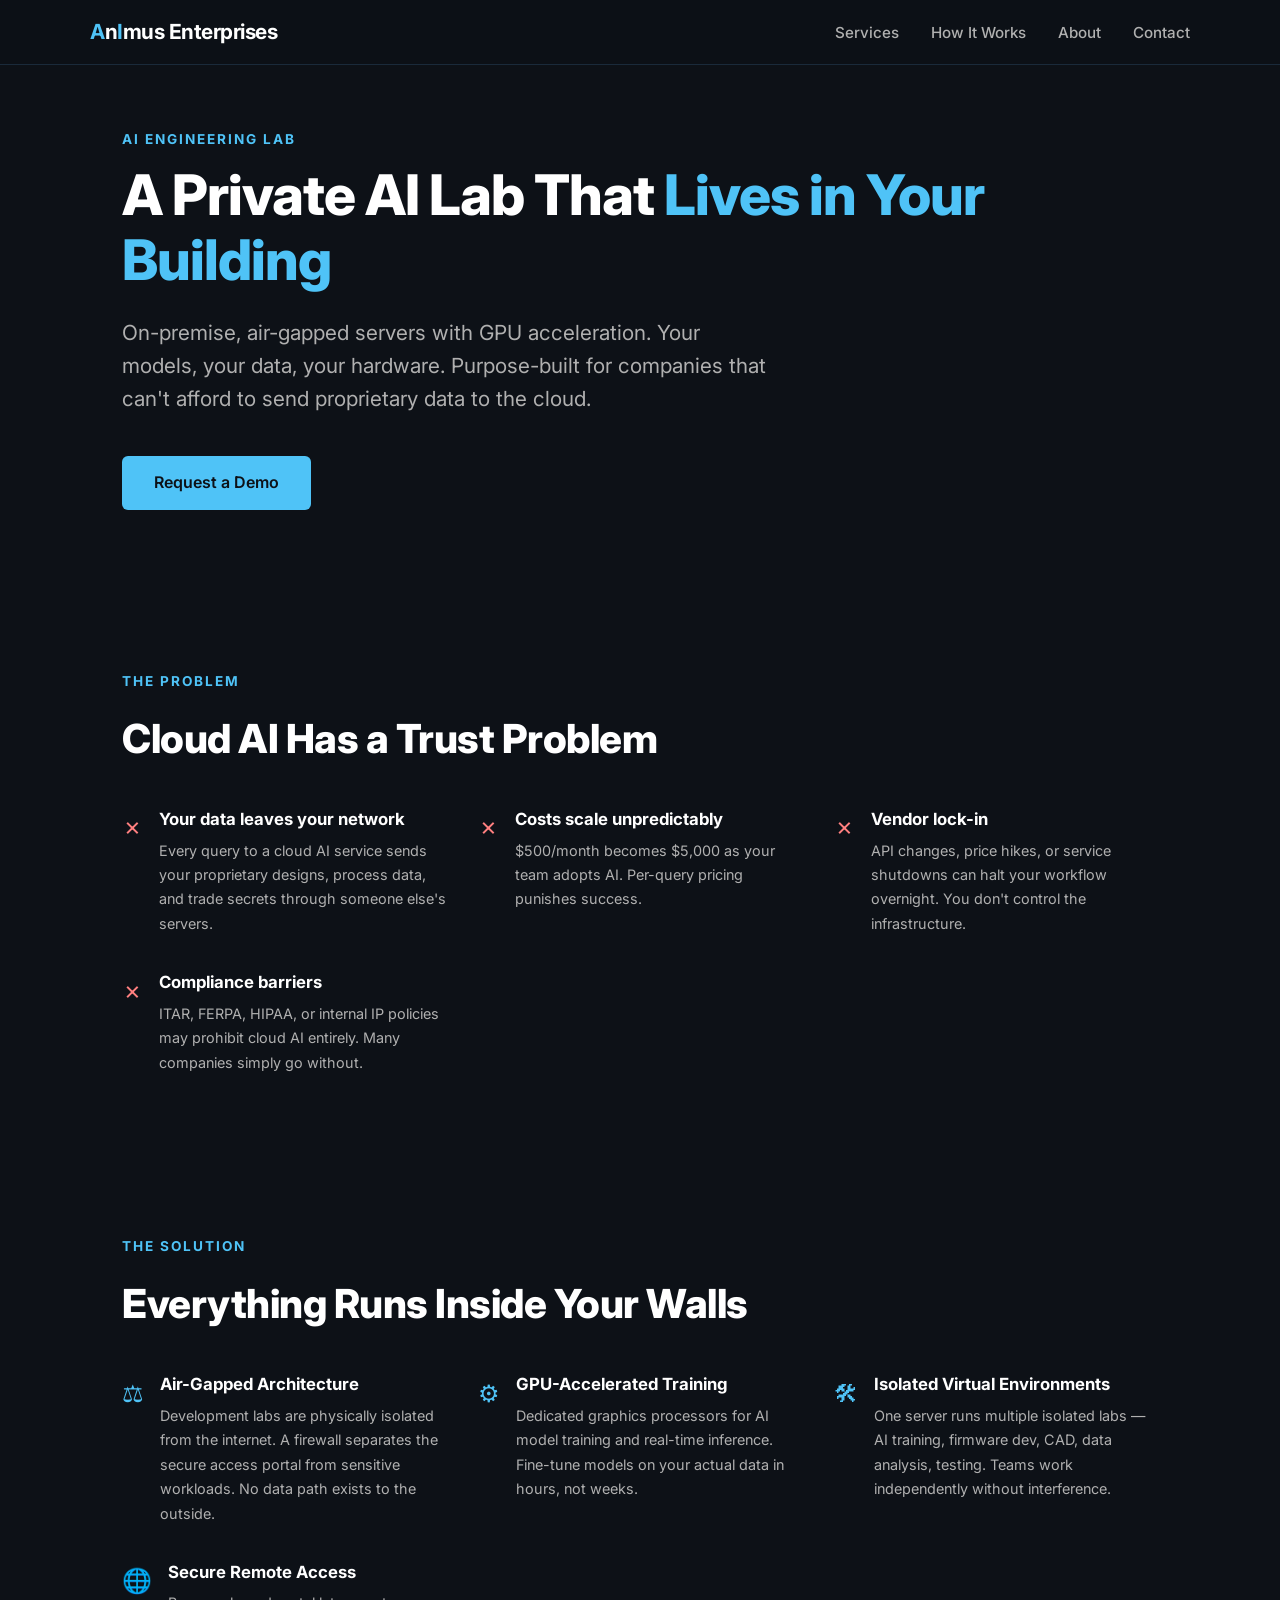
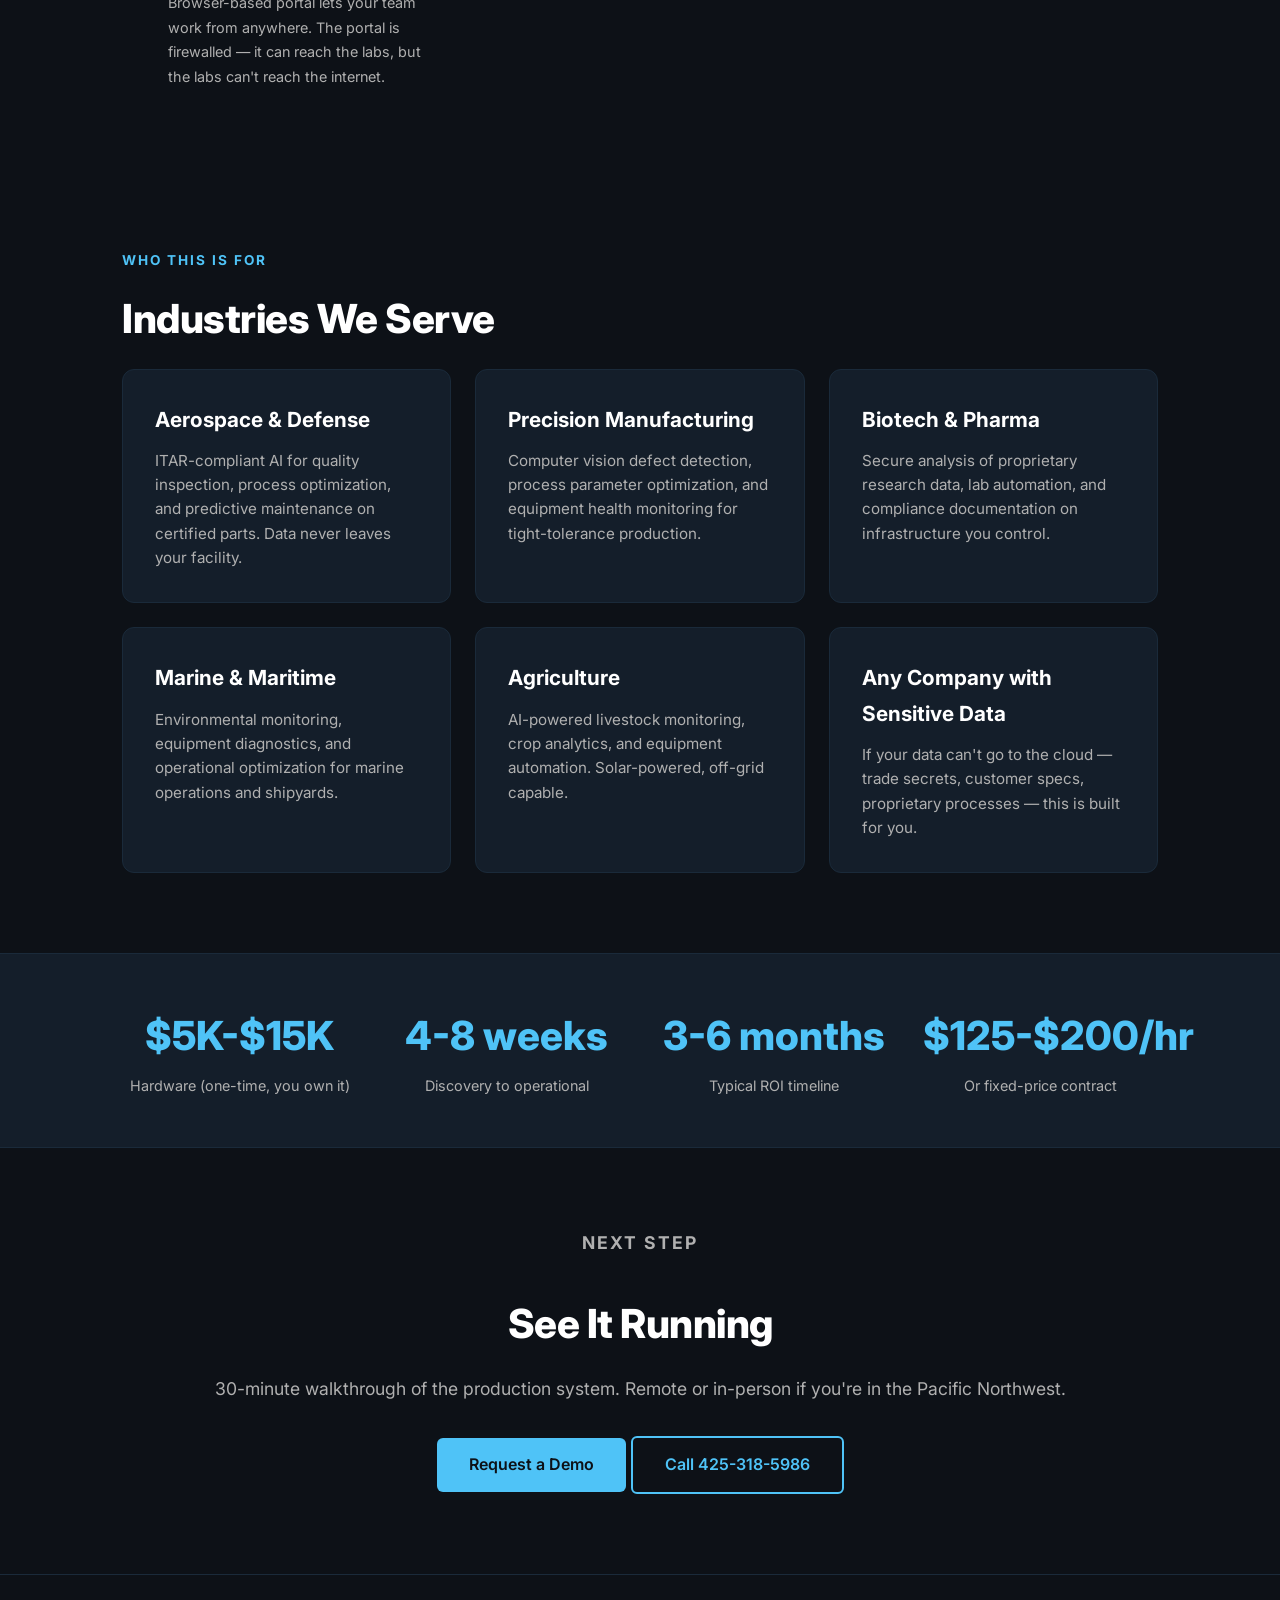
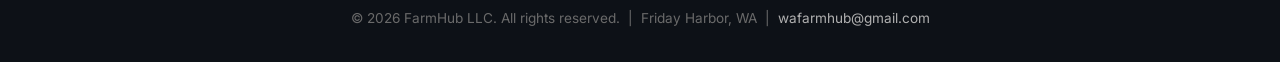
==== ai-lab.html @ ebb4f9ad "Rebrand to AnImus Enterprises — A and I emphasized in cyan Co-Authored-By: Claude Opus 4.6 (1M conte" ====
<!DOCTYPE html>
<html lang="en">
<head>
  <meta charset="UTF-8">
  <meta name="viewport" content="width=device-width, initial-scale=1.0">
  <title>AI Engineering Lab — On-Premise AI Infrastructure | AnImus Enterprises</title>
  <meta name="description" content="Air-gapped, GPU-accelerated AI servers for manufacturing, defense, biotech, and R&D. Your data never leaves your building.">
  <link href="https://fonts.googleapis.com/css2?family=Inter:wght@400;500;600;700;800&display=swap" rel="stylesheet">
  <link rel="stylesheet" href="style.css">
</head>
<body>

<nav>
  <div class="nav-inner">
    <a href="/" class="logo"><span>A</span>n<span>I</span>mus Enterprises</a>
    <button class="nav-toggle" onclick="document.querySelector('nav ul').classList.toggle('open')">&#9776;</button>
    <ul>
      <li><a href="/#services">Services</a></li>
      <li><a href="/#how-it-works">How It Works</a></li>
      <li><a href="/#about">About</a></li>
      <li><a href="/#contact">Contact</a></li>
    </ul>
  </div>
</nav>

<div class="hero" style="min-height: 60vh;">
  <p class="section-label">AI Engineering Lab</p>
  <h1>A Private AI Lab That <span class="highlight">Lives in Your Building</span></h1>
  <p class="subtitle">On-premise, air-gapped servers with GPU acceleration. Your models, your data, your hardware. Purpose-built for companies that can't afford to send proprietary data to the cloud.</p>
  <div class="cta-row">
    <a href="mailto:wafarmhub@gmail.com?subject=AI%20Lab%20Inquiry" class="btn btn-primary">Request a Demo</a>
  </div>
</div>

<section>
  <p class="section-label">The Problem</p>
  <h2>Cloud AI Has a Trust Problem</h2>
  <div class="features-list">
    <div class="feature">
      <div class="icon" style="color: var(--red-soft);">&#10007;</div>
      <div>
        <h4>Your data leaves your network</h4>
        <p>Every query to a cloud AI service sends your proprietary designs, process data, and trade secrets through someone else's servers.</p>
      </div>
    </div>
    <div class="feature">
      <div class="icon" style="color: var(--red-soft);">&#10007;</div>
      <div>
        <h4>Costs scale unpredictably</h4>
        <p>$500/month becomes $5,000 as your team adopts AI. Per-query pricing punishes success.</p>
      </div>
    </div>
    <div class="feature">
      <div class="icon" style="color: var(--red-soft);">&#10007;</div>
      <div>
        <h4>Vendor lock-in</h4>
        <p>API changes, price hikes, or service shutdowns can halt your workflow overnight. You don't control the infrastructure.</p>
      </div>
    </div>
    <div class="feature">
      <div class="icon" style="color: var(--red-soft);">&#10007;</div>
      <div>
        <h4>Compliance barriers</h4>
        <p>ITAR, FERPA, HIPAA, or internal IP policies may prohibit cloud AI entirely. Many companies simply go without.</p>
      </div>
    </div>
  </div>
</section>

<section>
  <p class="section-label">The Solution</p>
  <h2>Everything Runs Inside Your Walls</h2>
  <div class="features-list">
    <div class="feature">
      <div class="icon" style="color: var(--cyan);">&#9878;</div>
      <div>
        <h4>Air-Gapped Architecture</h4>
        <p>Development labs are physically isolated from the internet. A firewall separates the secure access portal from sensitive workloads. No data path exists to the outside.</p>
      </div>
    </div>
    <div class="feature">
      <div class="icon" style="color: var(--cyan);">&#9881;</div>
      <div>
        <h4>GPU-Accelerated Training</h4>
        <p>Dedicated graphics processors for AI model training and real-time inference. Fine-tune models on your actual data in hours, not weeks.</p>
      </div>
    </div>
    <div class="feature">
      <div class="icon" style="color: var(--cyan);">&#128736;</div>
      <div>
        <h4>Isolated Virtual Environments</h4>
        <p>One server runs multiple isolated labs — AI training, firmware dev, CAD, data analysis, testing. Teams work independently without interference.</p>
      </div>
    </div>
    <div class="feature">
      <div class="icon" style="color: var(--cyan);">&#127760;</div>
      <div>
        <h4>Secure Remote Access</h4>
        <p>Browser-based portal lets your team work from anywhere. The portal is firewalled — it can reach the labs, but the labs can't reach the internet.</p>
      </div>
    </div>
  </div>
</section>

<section>
  <p class="section-label">Who This Is For</p>
  <h2>Industries We Serve</h2>
  <div class="services-grid">
    <div class="service-card">
      <h3>Aerospace &amp; Defense</h3>
      <p>ITAR-compliant AI for quality inspection, process optimization, and predictive maintenance on certified parts. Data never leaves your facility.</p>
    </div>
    <div class="service-card">
      <h3>Precision Manufacturing</h3>
      <p>Computer vision defect detection, process parameter optimization, and equipment health monitoring for tight-tolerance production.</p>
    </div>
    <div class="service-card">
      <h3>Biotech &amp; Pharma</h3>
      <p>Secure analysis of proprietary research data, lab automation, and compliance documentation on infrastructure you control.</p>
    </div>
    <div class="service-card">
      <h3>Marine &amp; Maritime</h3>
      <p>Environmental monitoring, equipment diagnostics, and operational optimization for marine operations and shipyards.</p>
    </div>
    <div class="service-card">
      <h3>Agriculture</h3>
      <p>AI-powered livestock monitoring, crop analytics, and equipment automation. Solar-powered, off-grid capable.</p>
    </div>
    <div class="service-card">
      <h3>Any Company with Sensitive Data</h3>
      <p>If your data can't go to the cloud — trade secrets, customer specs, proprietary processes — this is built for you.</p>
    </div>
  </div>
</section>

<div class="proof-bar">
  <div class="proof-inner">
    <div class="proof-stat">
      <div class="number">$5K-$15K</div>
      <div class="label">Hardware (one-time, you own it)</div>
    </div>
    <div class="proof-stat">
      <div class="number">4-8 weeks</div>
      <div class="label">Discovery to operational</div>
    </div>
    <div class="proof-stat">
      <div class="number">3-6 months</div>
      <div class="label">Typical ROI timeline</div>
    </div>
    <div class="proof-stat">
      <div class="number">$125-$200/hr</div>
      <div class="label">Or fixed-price contract</div>
    </div>
  </div>
</div>

<section class="cta-section">
  <p class="section-label">Next Step</p>
  <h2>See It Running</h2>
  <p>30-minute walkthrough of the production system. Remote or in-person if you're in the Pacific Northwest.</p>
  <div class="cta-row" style="justify-content: center;">
    <a href="mailto:wafarmhub@gmail.com?subject=AI%20Lab%20Demo%20Request" class="btn btn-primary">Request a Demo</a>
    <a href="tel:+14253185986" class="btn btn-outline">Call 425-318-5986</a>
  </div>
</section>

<footer>
  <p>&copy; 2026 FarmHub LLC. All rights reserved. &nbsp;|&nbsp; Friday Harbor, WA &nbsp;|&nbsp; <a href="mailto:wafarmhub@gmail.com">wafarmhub@gmail.com</a></p>
</footer>

</body>
</html>
---- style.css ----
/* AnImus Enterprises — Dark Navy/Cyan Theme */
:root {
  --navy: #0d1117;
  --navy-light: #141e2a;
  --navy-mid: #1a2a3a;
  --cyan: #4fc3f7;
  --cyan-dark: #0288d1;
  --white: #ffffff;
  --gray-light: #b0b0b0;
  --gray-dark: #6a6a6a;
  --red-soft: #ff8080;
  --font-main: 'Inter', -apple-system, BlinkMacSystemFont, 'Segoe UI', sans-serif;
  --font-mono: 'JetBrains Mono', 'Fira Code', monospace;
  --max-width: 1100px;
}

* { margin: 0; padding: 0; box-sizing: border-box; }

html { scroll-behavior: smooth; }

body {
  font-family: var(--font-main);
  background: var(--navy);
  color: var(--white);
  line-height: 1.7;
  font-size: 17px;
}

a { color: var(--cyan); text-decoration: none; transition: color 0.2s; }
a:hover { color: var(--white); }

/* === NAV === */
nav {
  position: fixed;
  top: 0;
  width: 100%;
  background: rgba(13, 17, 23, 0.95);
  backdrop-filter: blur(10px);
  border-bottom: 1px solid var(--navy-mid);
  z-index: 100;
  padding: 0 2rem;
}

nav .nav-inner {
  max-width: var(--max-width);
  margin: 0 auto;
  display: flex;
  justify-content: space-between;
  align-items: center;
  height: 64px;
}

nav .logo {
  font-size: 1.3rem;
  font-weight: 700;
  color: var(--white);
  letter-spacing: -0.5px;
}

nav .logo span { color: var(--cyan); }

nav ul {
  list-style: none;
  display: flex;
  gap: 2rem;
}

nav ul li a {
  color: var(--gray-light);
  font-size: 0.95rem;
  font-weight: 500;
  transition: color 0.2s;
}

nav ul li a:hover { color: var(--cyan); }

/* Mobile nav */
.nav-toggle { display: none; background: none; border: none; color: var(--white); font-size: 1.5rem; cursor: pointer; }

@media (max-width: 768px) {
  .nav-toggle { display: block; }
  nav ul { display: none; flex-direction: column; position: absolute; top: 64px; left: 0; width: 100%; background: var(--navy); padding: 1rem 2rem; border-bottom: 1px solid var(--navy-mid); }
  nav ul.open { display: flex; }
}

/* === SECTIONS === */
section {
  max-width: var(--max-width);
  margin: 0 auto;
  padding: 5rem 2rem;
}

/* === HERO === */
.hero {
  min-height: 90vh;
  display: flex;
  flex-direction: column;
  justify-content: center;
  max-width: var(--max-width);
  margin: 0 auto;
  padding: 8rem 2rem 5rem;
}

.hero h1 {
  font-size: 3.5rem;
  font-weight: 800;
  line-height: 1.15;
  margin-bottom: 1.5rem;
  letter-spacing: -1px;
}

.hero h1 .highlight { color: var(--cyan); }

.hero .subtitle {
  font-size: 1.3rem;
  color: var(--gray-light);
  max-width: 650px;
  margin-bottom: 2.5rem;
  line-height: 1.6;
}

.hero .cta-row { display: flex; gap: 1rem; flex-wrap: wrap; }

.btn {
  display: inline-block;
  padding: 0.85rem 2rem;
  border-radius: 6px;
  font-weight: 600;
  font-size: 1rem;
  transition: all 0.2s;
  cursor: pointer;
  border: none;
}

.btn-primary { background: var(--cyan); color: var(--navy); }
.btn-primary:hover { background: var(--white); color: var(--navy); }

.btn-outline { background: transparent; color: var(--cyan); border: 2px solid var(--cyan); }
.btn-outline:hover { background: var(--cyan); color: var(--navy); }

/* === SECTION HEADERS === */
.section-label {
  color: var(--cyan);
  font-size: 0.85rem;
  font-weight: 700;
  text-transform: uppercase;
  letter-spacing: 2px;
  margin-bottom: 0.75rem;
}

h2 {
  font-size: 2.5rem;
  font-weight: 800;
  margin-bottom: 1rem;
  letter-spacing: -0.5px;
}

.section-desc {
  color: var(--gray-light);
  font-size: 1.1rem;
  max-width: 600px;
  margin-bottom: 3rem;
}

/* === SERVICES GRID === */
.services-grid {
  display: grid;
  grid-template-columns: repeat(auto-fit, minmax(300px, 1fr));
  gap: 1.5rem;
}

.service-card {
  background: var(--navy-light);
  border: 1px solid var(--navy-mid);
  border-radius: 12px;
  padding: 2rem;
  transition: border-color 0.2s, transform 0.2s;
}

.service-card:hover {
  border-color: var(--cyan);
  transform: translateY(-2px);
}

.service-card .icon {
  font-size: 2rem;
  margin-bottom: 1rem;
}

.service-card h3 {
  font-size: 1.3rem;
  margin-bottom: 0.75rem;
  color: var(--white);
}

.service-card p {
  color: var(--gray-light);
  font-size: 0.95rem;
  line-height: 1.6;
}

.service-card .learn-more {
  display: inline-block;
  margin-top: 1rem;
  color: var(--cyan);
  font-weight: 600;
  font-size: 0.9rem;
}

/* === FEATURES LIST === */
.features-list {
  display: grid;
  grid-template-columns: repeat(auto-fit, minmax(280px, 1fr));
  gap: 2rem;
  margin-top: 2rem;
}

.feature {
  display: flex;
  gap: 1rem;
  align-items: flex-start;
}

.feature .icon {
  font-size: 1.5rem;
  flex-shrink: 0;
  margin-top: 0.2rem;
}

.feature h4 {
  font-size: 1.05rem;
  margin-bottom: 0.3rem;
}

.feature p {
  color: var(--gray-light);
  font-size: 0.9rem;
}

/* === PROOF BAR === */
.proof-bar {
  background: var(--navy-light);
  border-top: 1px solid var(--navy-mid);
  border-bottom: 1px solid var(--navy-mid);
}

.proof-bar .proof-inner {
  max-width: var(--max-width);
  margin: 0 auto;
  padding: 3rem 2rem;
  display: grid;
  grid-template-columns: repeat(auto-fit, minmax(200px, 1fr));
  gap: 2rem;
  text-align: center;
}

.proof-stat .number {
  font-size: 2.5rem;
  font-weight: 800;
  color: var(--cyan);
}

.proof-stat .label {
  color: var(--gray-light);
  font-size: 0.9rem;
  margin-top: 0.25rem;
}

/* === ABOUT === */
.about-grid {
  display: grid;
  grid-template-columns: 1fr 1fr;
  gap: 3rem;
  align-items: start;
}

@media (max-width: 768px) {
  .about-grid { grid-template-columns: 1fr; }
}

.about-grid .credentials { list-style: none; }
.about-grid .credentials li {
  padding: 0.5rem 0;
  border-bottom: 1px solid var(--navy-mid);
  color: var(--gray-light);
}
.about-grid .credentials li strong { color: var(--white); }

/* === CTA SECTION === */
.cta-section {
  text-align: center;
  padding: 5rem 2rem;
}

.cta-section h2 { margin-bottom: 1rem; }
.cta-section p { color: var(--gray-light); margin-bottom: 2rem; font-size: 1.1rem; }

/* === FOOTER === */
footer {
  border-top: 1px solid var(--navy-mid);
  padding: 2rem;
  text-align: center;
  color: var(--gray-dark);
  font-size: 0.85rem;
}

footer a { color: var(--gray-light); }

/* === RESPONSIVE === */
@media (max-width: 768px) {
  .hero h1 { font-size: 2.2rem; }
  h2 { font-size: 1.8rem; }
  .hero { min-height: 70vh; padding-top: 6rem; }
  section { padding: 3rem 1.5rem; }
}
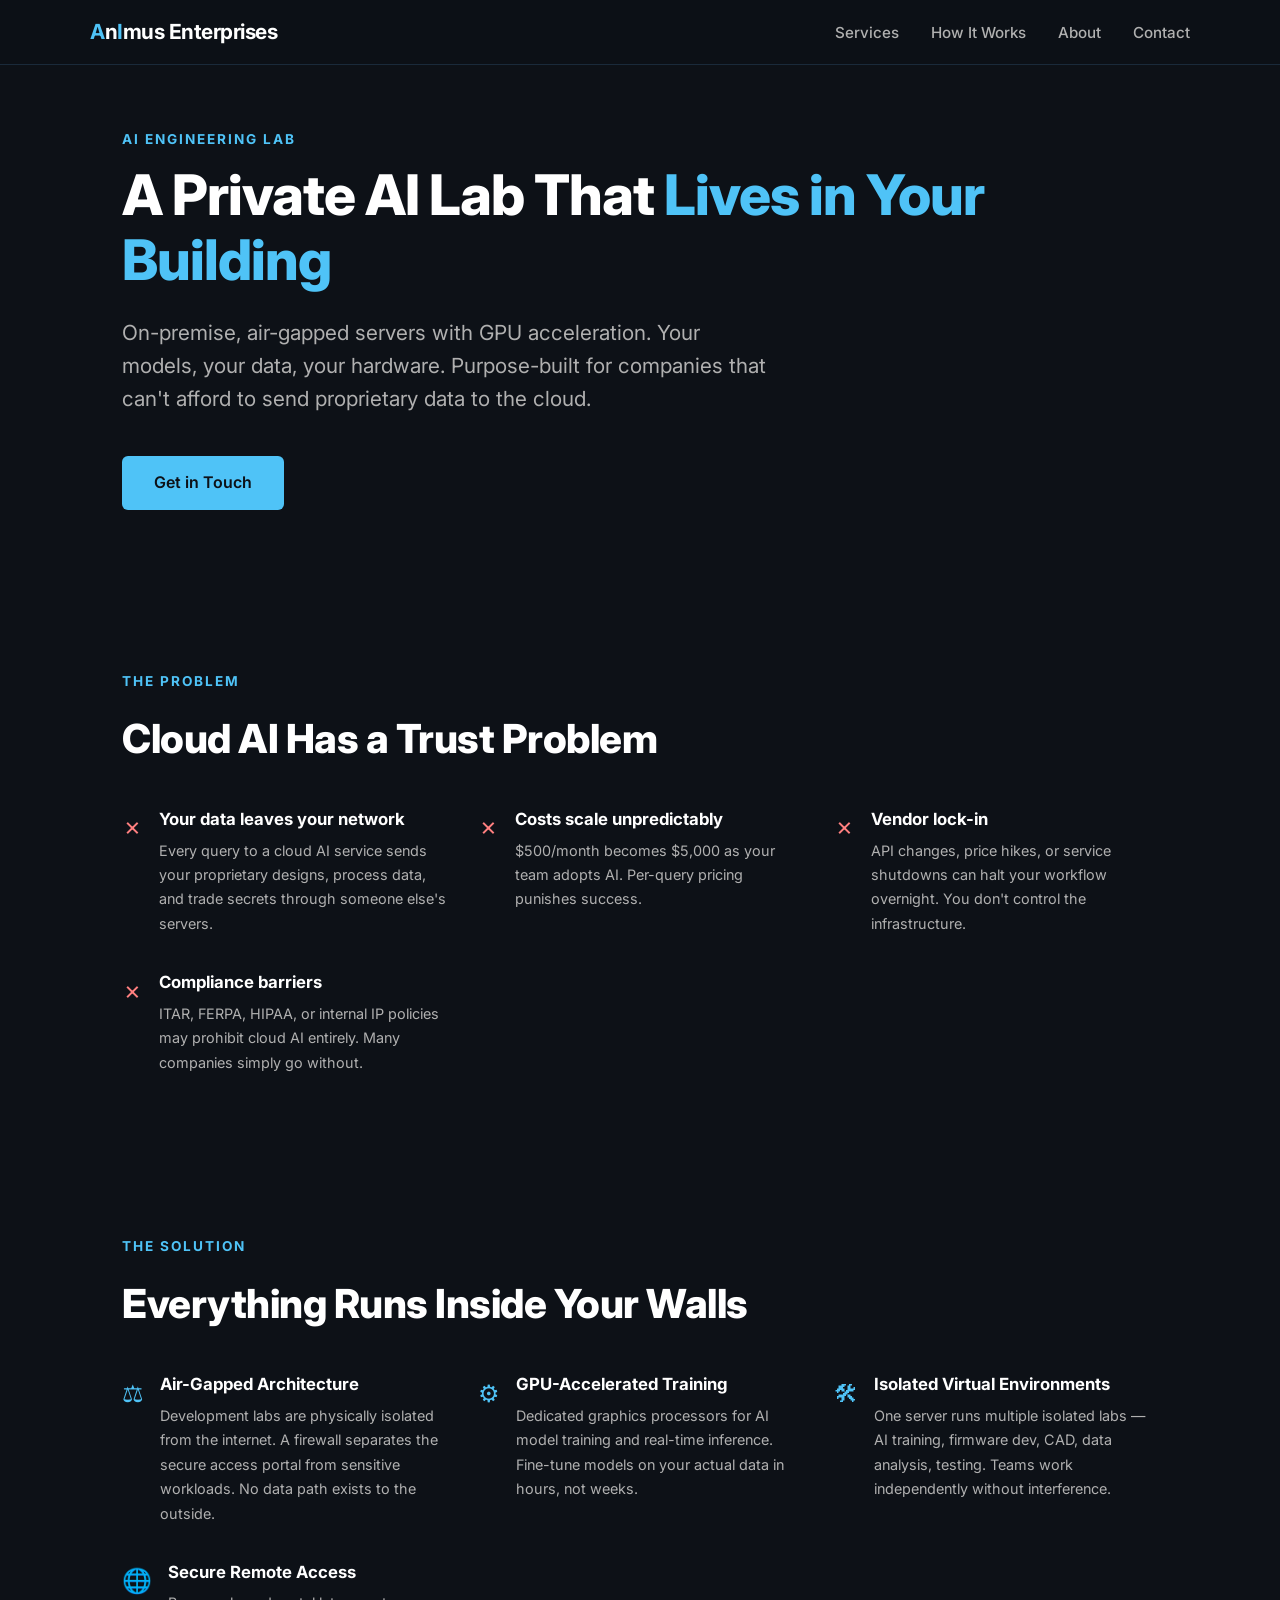
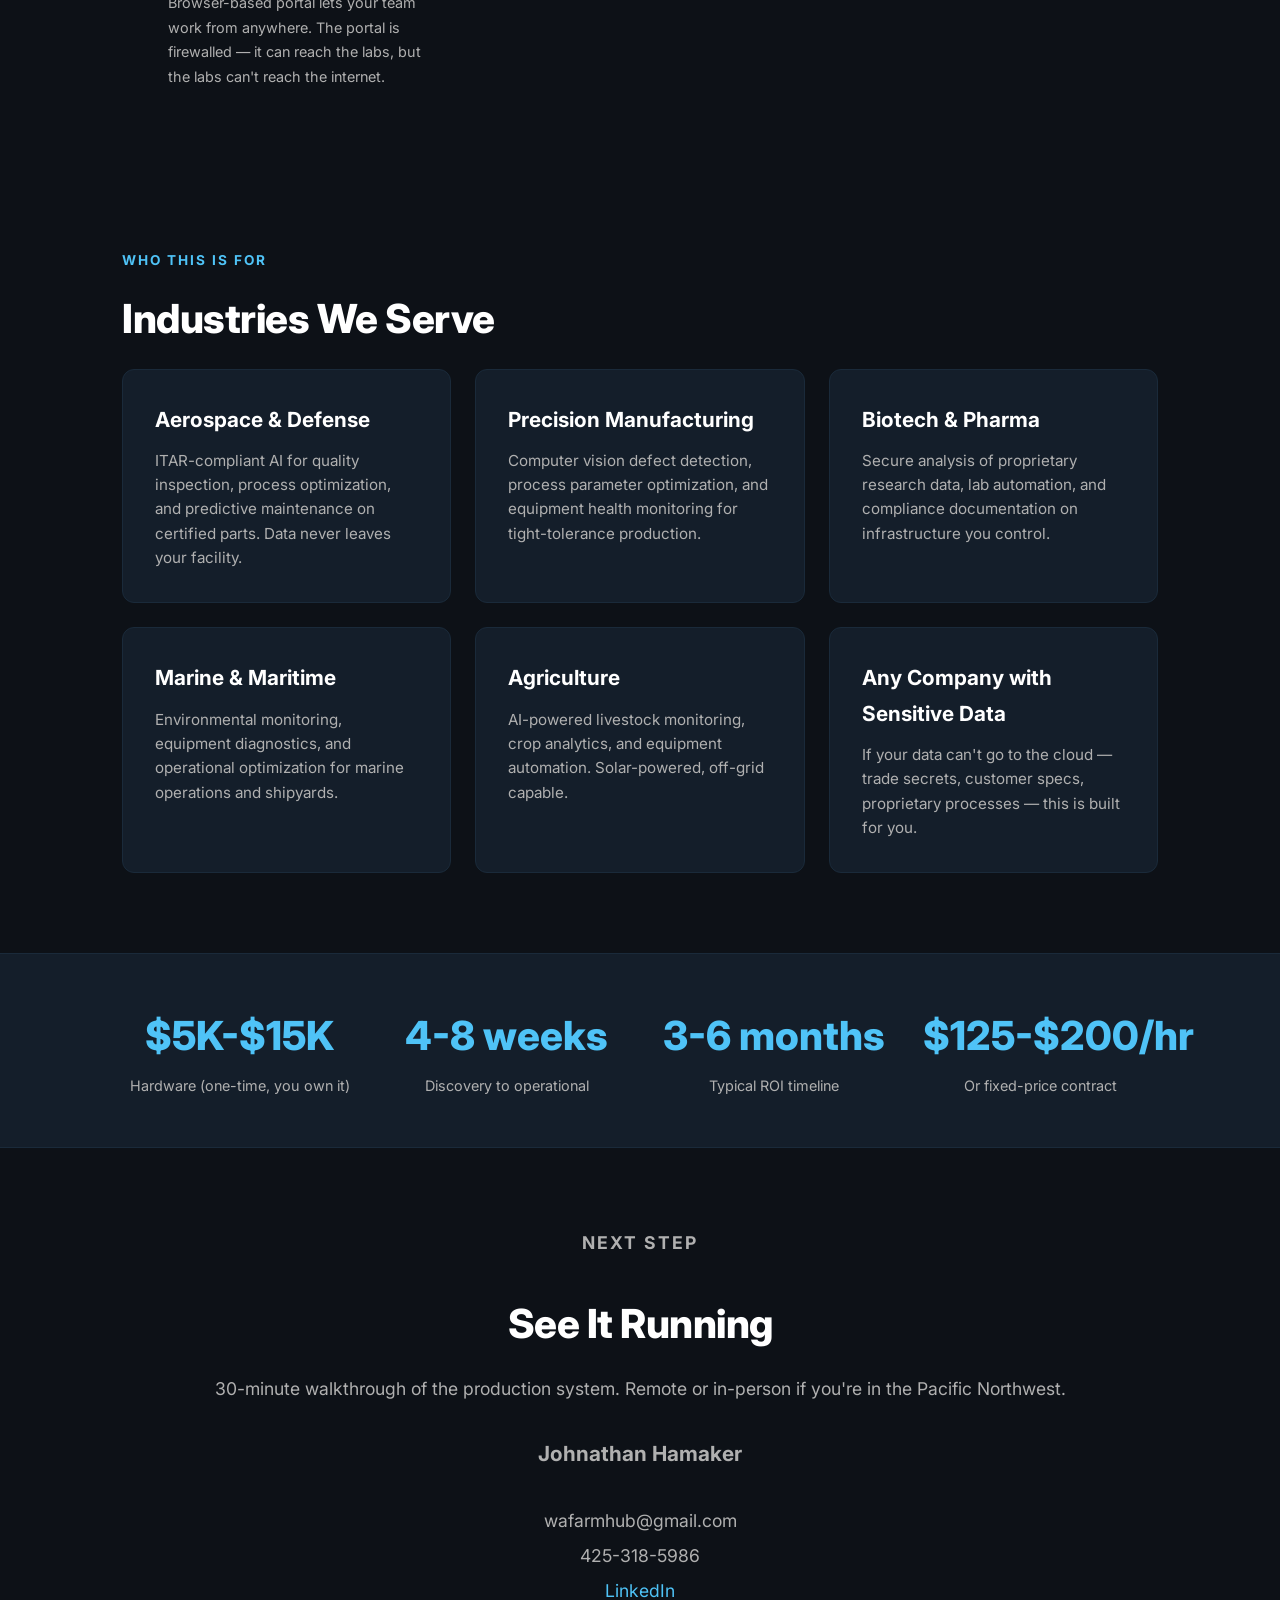
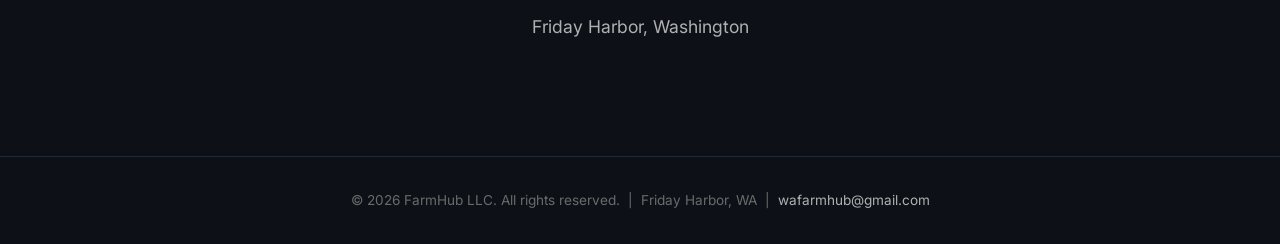
==== commit c7fb0929: "Replace mailto/tel buttons with plain contact info on all pages Visitors choose their own way to rea" ====
--- a/ai-lab.html
+++ b/ai-lab.html
@@ -12,13 +12,13 @@
 
 <nav>
   <div class="nav-inner">
-    <a href="/" class="logo"><span>A</span>n<span>I</span>mus Enterprises</a>
+    <a href="index.html" class="logo"><span>A</span>n<span>I</span>mus Enterprises</a>
     <button class="nav-toggle" onclick="document.querySelector('nav ul').classList.toggle('open')">&#9776;</button>
     <ul>
-      <li><a href="/#services">Services</a></li>
-      <li><a href="/#how-it-works">How It Works</a></li>
-      <li><a href="/#about">About</a></li>
-      <li><a href="/#contact">Contact</a></li>
+      <li><a href="index.html#services">Services</a></li>
+      <li><a href="index.html#how-it-works">How It Works</a></li>
+      <li><a href="index.html#about">About</a></li>
+      <li><a href="index.html#contact">Contact</a></li>
     </ul>
   </div>
 </nav>
@@ -28,7 +28,7 @@
   <h1>A Private AI Lab That <span class="highlight">Lives in Your Building</span></h1>
   <p class="subtitle">On-premise, air-gapped servers with GPU acceleration. Your models, your data, your hardware. Purpose-built for companies that can't afford to send proprietary data to the cloud.</p>
   <div class="cta-row">
-    <a href="mailto:wafarmhub@gmail.com?subject=AI%20Lab%20Inquiry" class="btn btn-primary">Request a Demo</a>
+    <a href="#contact" class="btn btn-primary">Get in Touch</a>
   </div>
 </div>
 
@@ -154,14 +154,17 @@
   </div>
 </div>
 
-<section class="cta-section">
+<section id="contact" class="cta-section">
   <p class="section-label">Next Step</p>
   <h2>See It Running</h2>
   <p>30-minute walkthrough of the production system. Remote or in-person if you're in the Pacific Northwest.</p>
-  <div class="cta-row" style="justify-content: center;">
-    <a href="mailto:wafarmhub@gmail.com?subject=AI%20Lab%20Demo%20Request" class="btn btn-primary">Request a Demo</a>
-    <a href="tel:+14253185986" class="btn btn-outline">Call 425-318-5986</a>
-  </div>
+  <p style="font-size: 1.3rem; margin-top: 1.5rem;"><strong>Johnathan Hamaker</strong></p>
+  <p style="font-size: 1.1rem; color: var(--gray-light); line-height: 2;">
+    wafarmhub@gmail.com<br>
+    425-318-5986<br>
+    <a href="https://www.linkedin.com/in/johnathan-hamaker-a85039198" target="_blank">LinkedIn</a><br>
+    Friday Harbor, Washington
+  </p>
 </section>
 
 <footer>
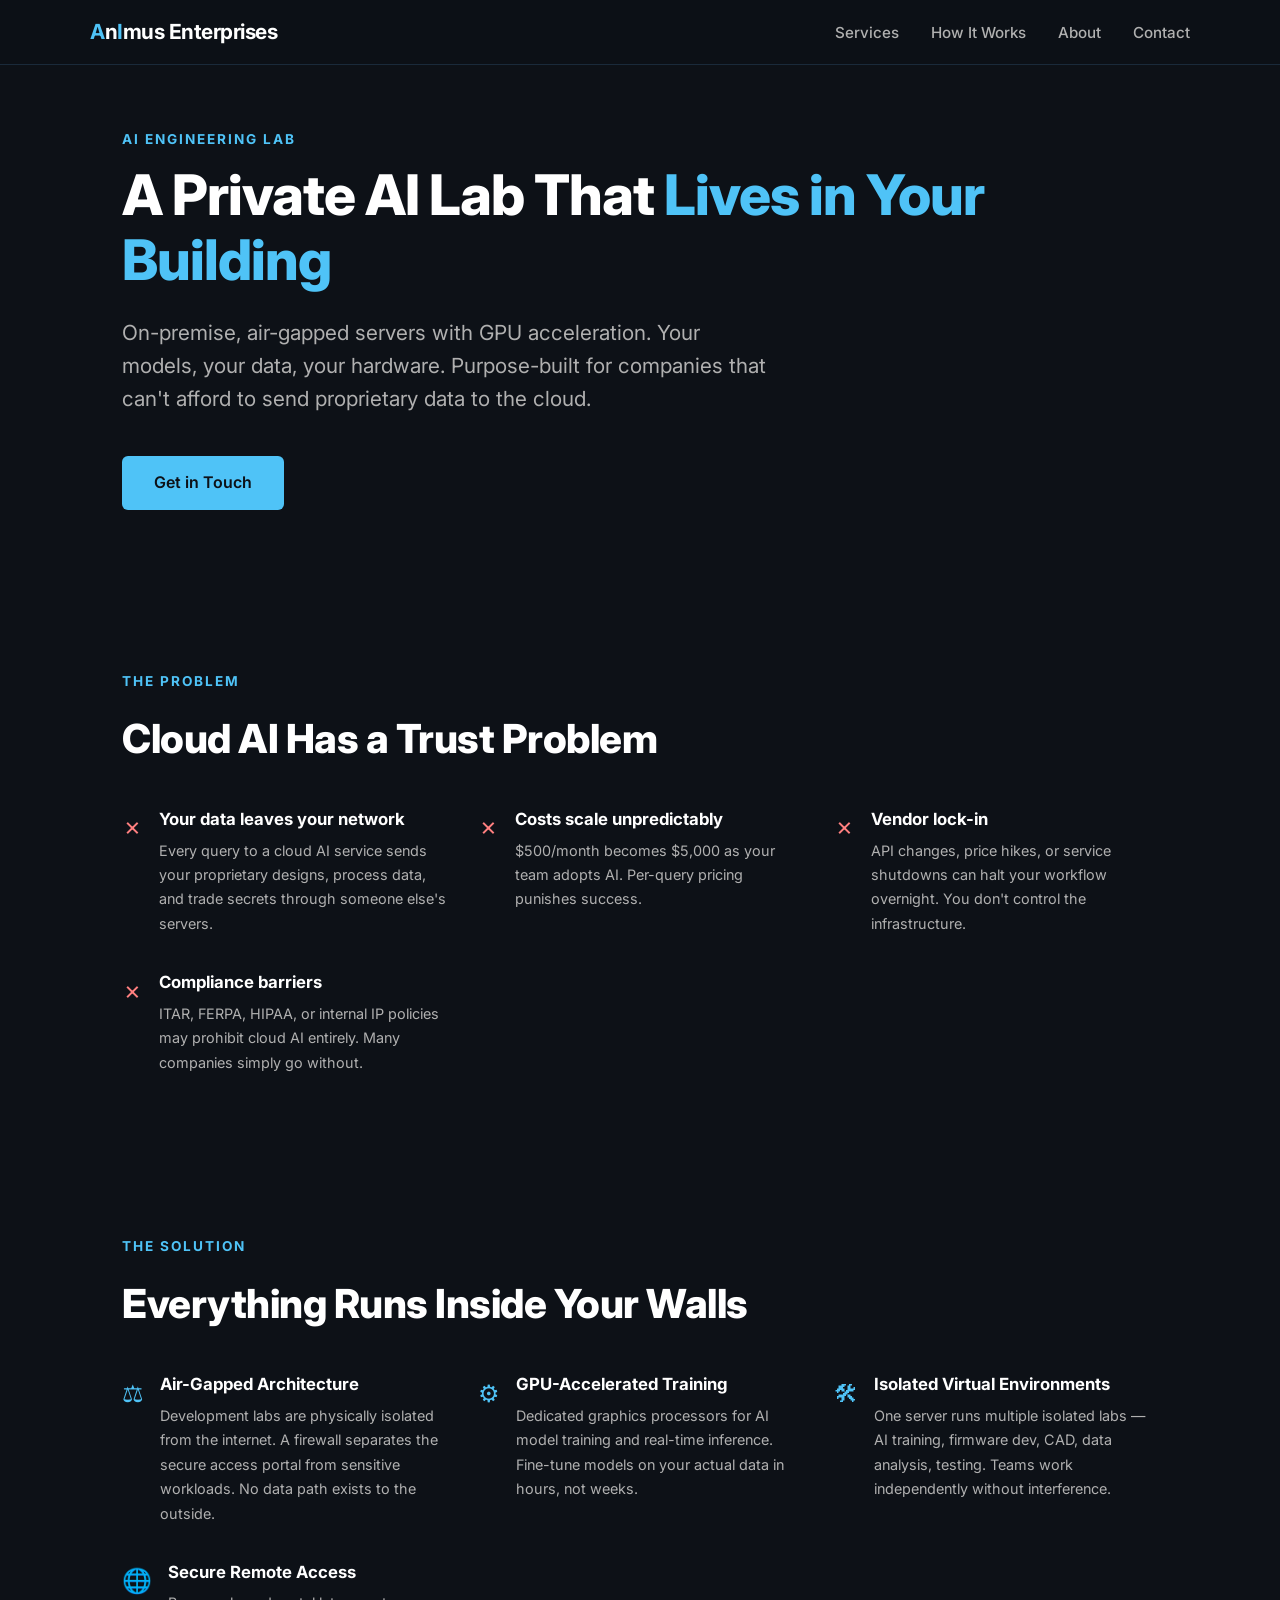
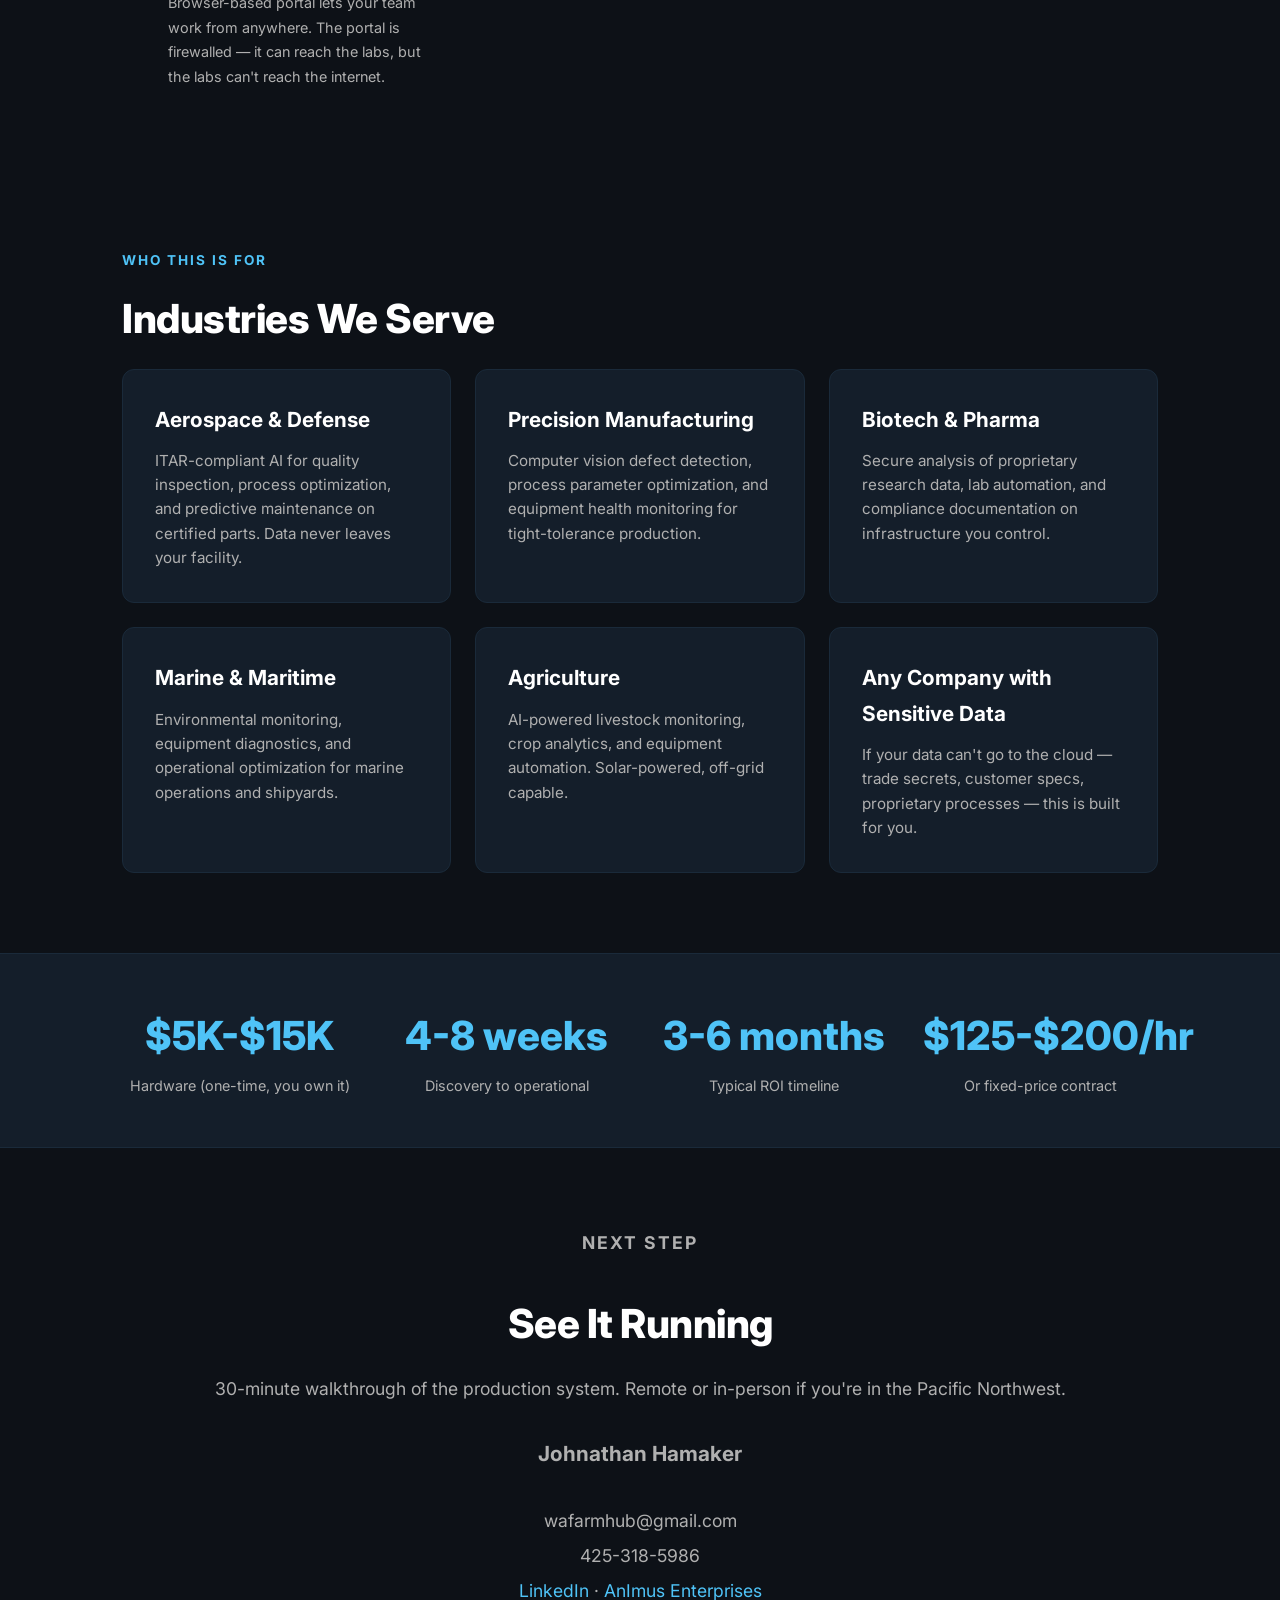
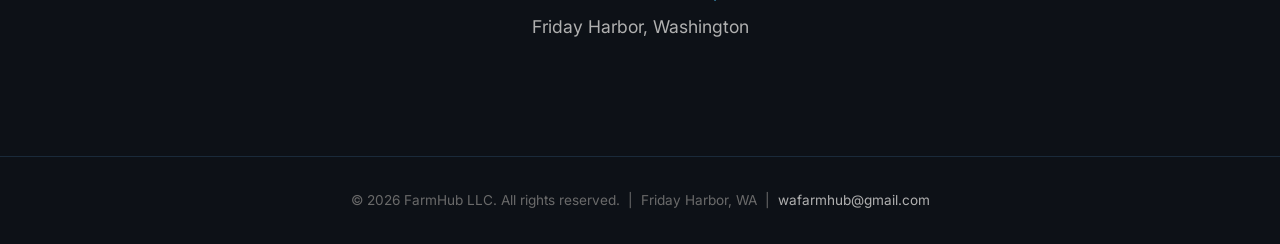
==== commit cbeaaebc: "Add AnImus Enterprises site link to all contact sections Co-Authored-By: Claude Opus 4.6 (1M context" ====
--- a/ai-lab.html
+++ b/ai-lab.html
@@ -162,7 +162,7 @@
   <p style="font-size: 1.1rem; color: var(--gray-light); line-height: 2;">
     wafarmhub@gmail.com<br>
     425-318-5986<br>
-    <a href="https://www.linkedin.com/in/johnathan-hamaker-a85039198" target="_blank">LinkedIn</a><br>
+    <a href="https://www.linkedin.com/in/johnathan-hamaker-a85039198" target="_blank">LinkedIn</a> &middot; <a href="https://mrham89.github.io/farmhub-ai-site/" target="_blank">AnImus Enterprises</a><br>
     Friday Harbor, Washington
   </p>
 </section>
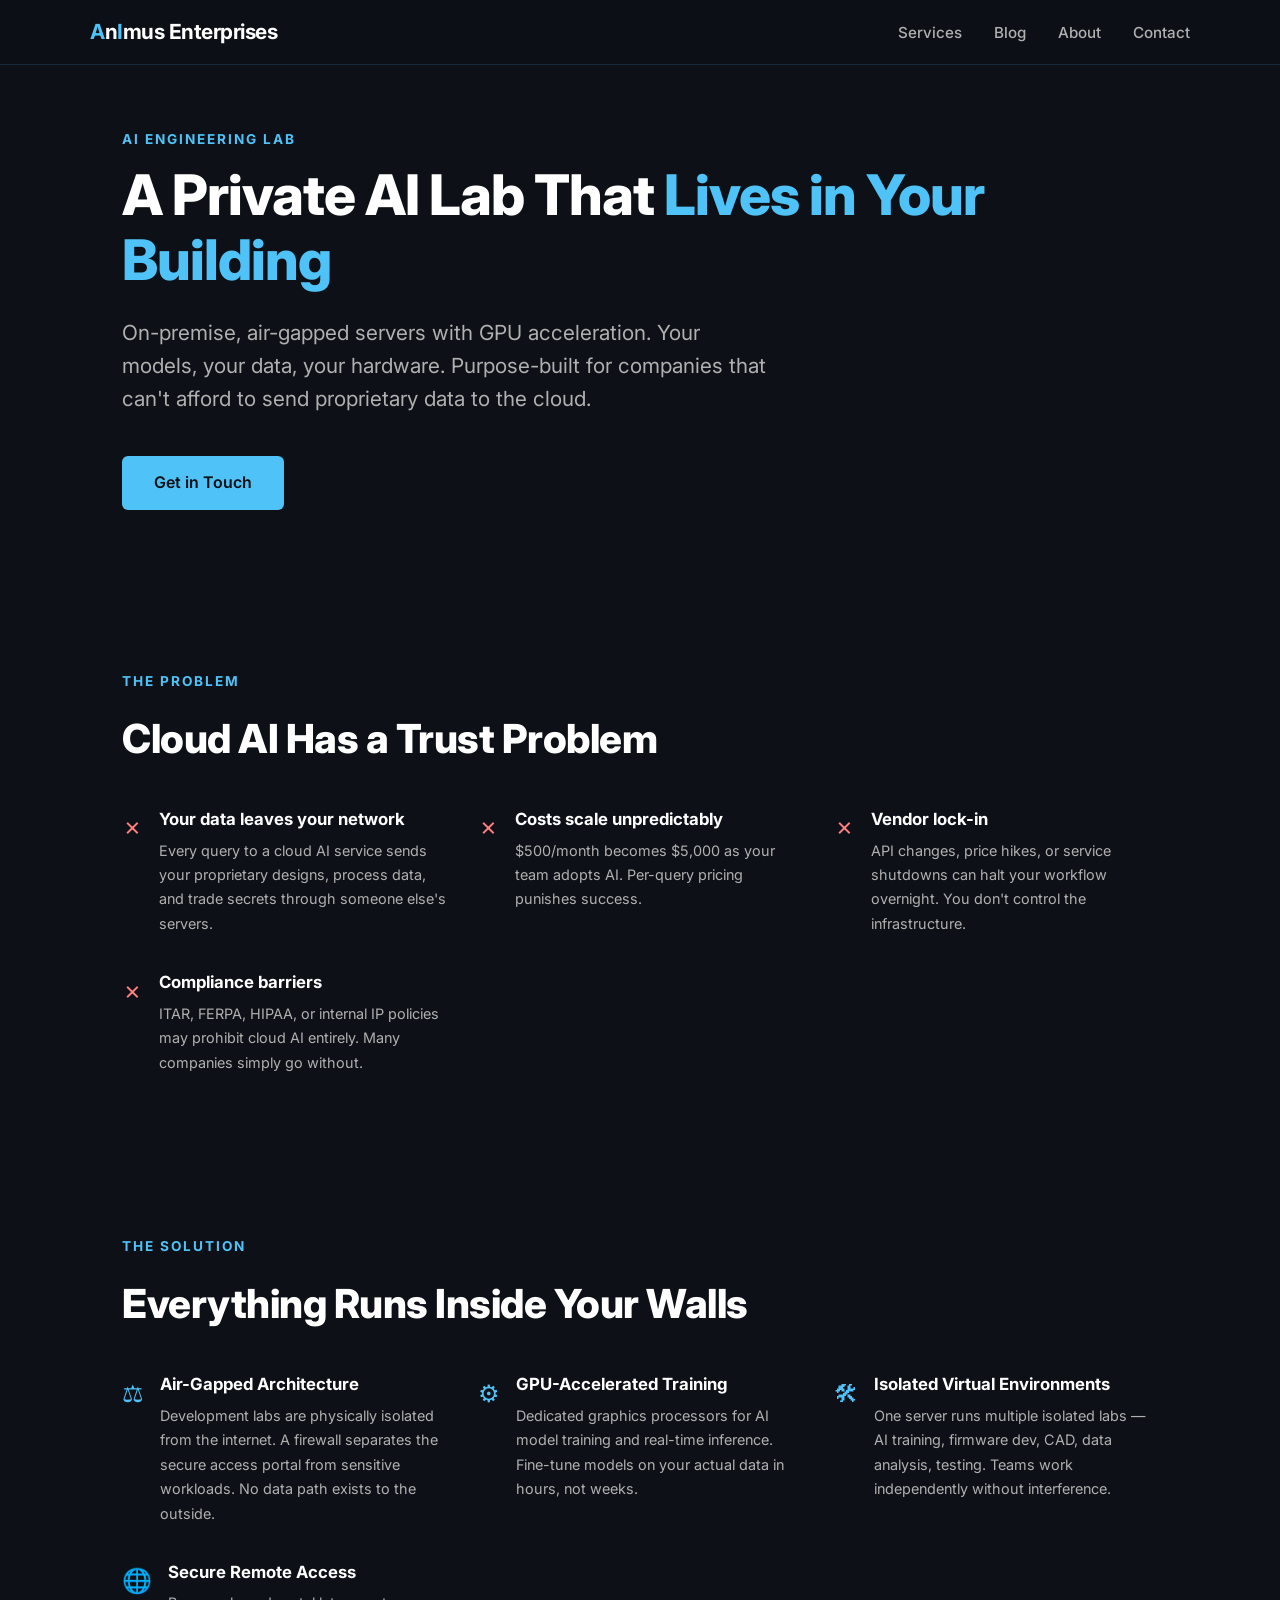
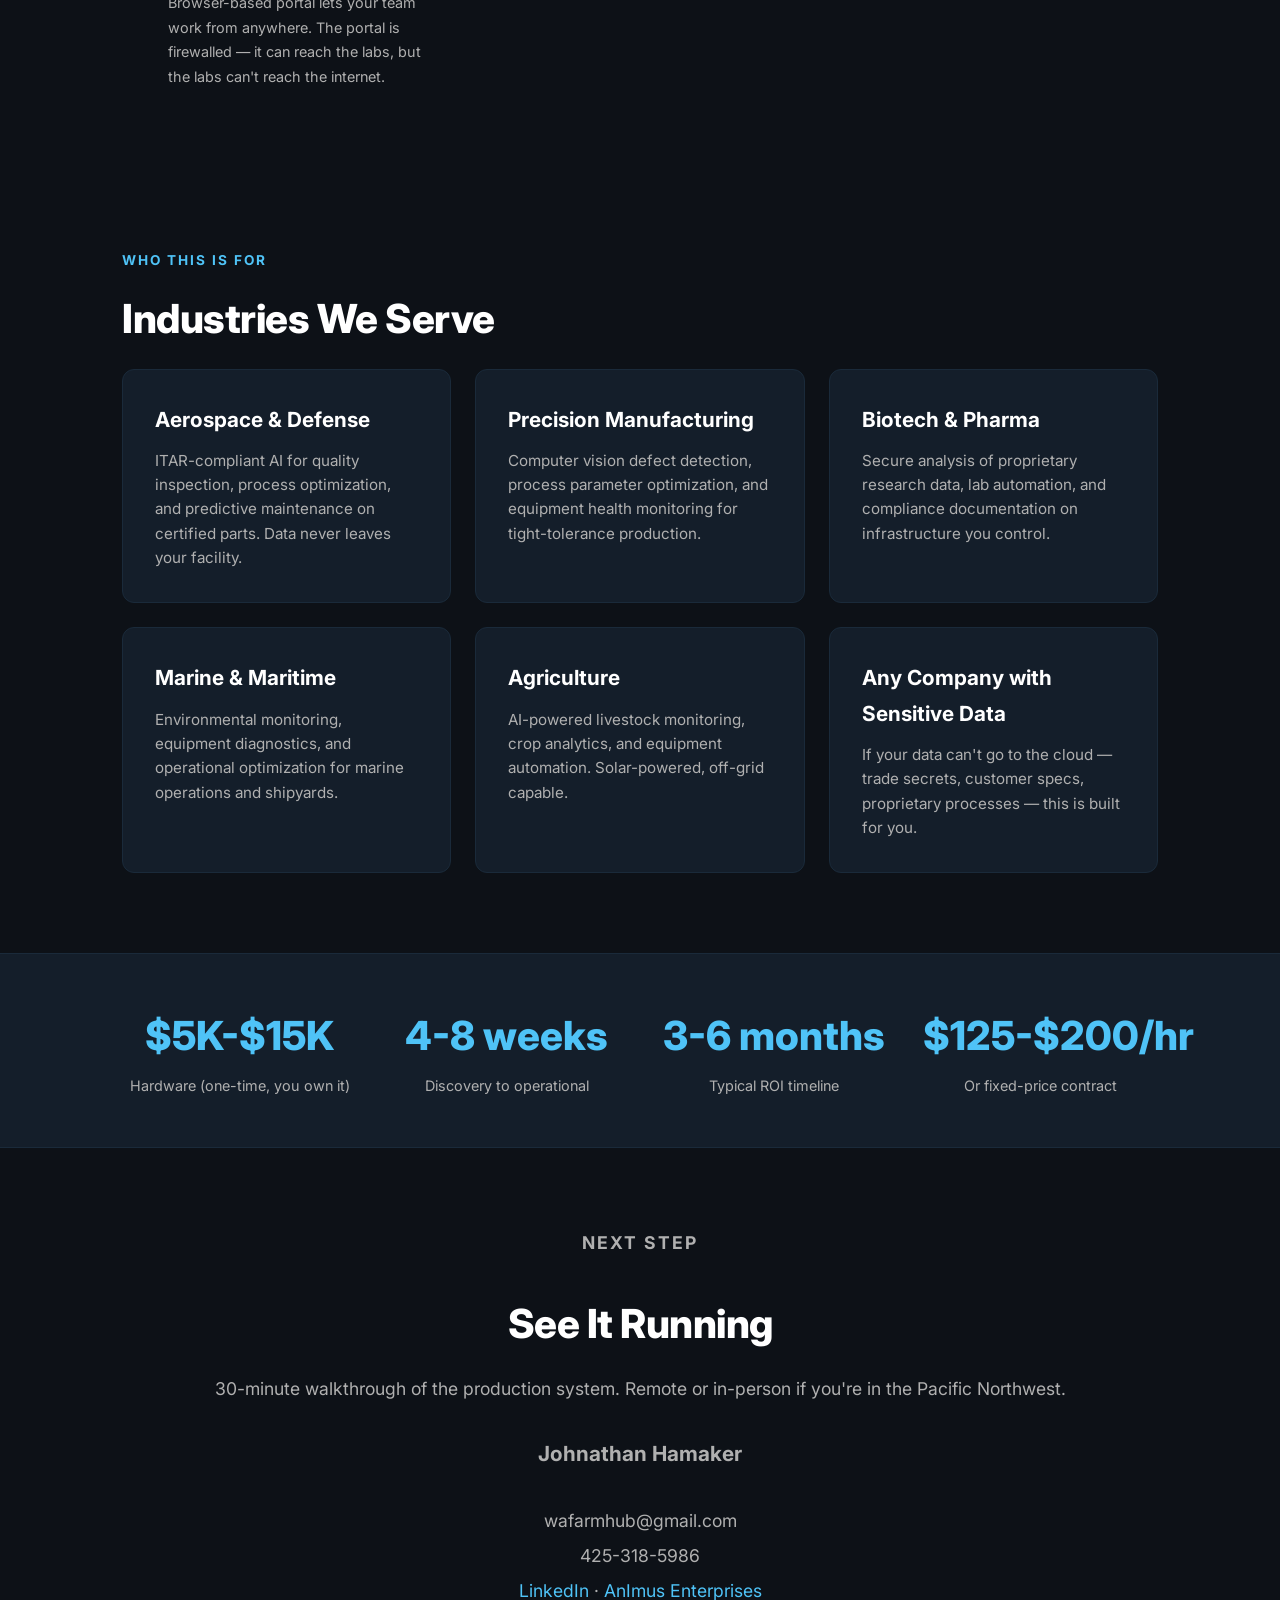
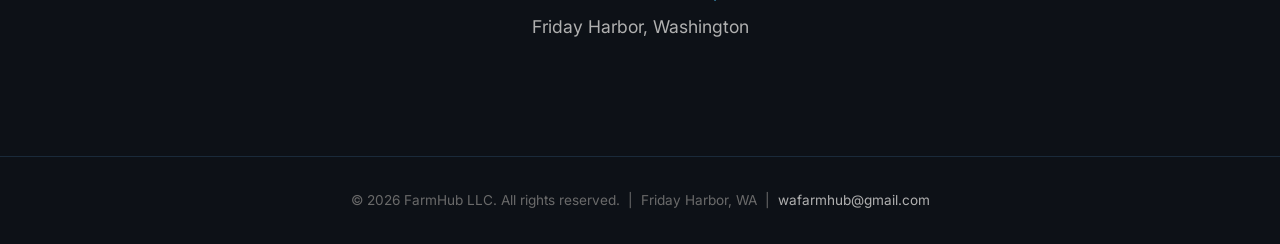
==== commit b79b376a: "Add blog section with first post, nav links on all pages - Blog index page (blog.html) with post lis" ====
--- a/ai-lab.html
+++ b/ai-lab.html
@@ -16,7 +16,7 @@
     <button class="nav-toggle" onclick="document.querySelector('nav ul').classList.toggle('open')">&#9776;</button>
     <ul>
       <li><a href="index.html#services">Services</a></li>
-      <li><a href="index.html#how-it-works">How It Works</a></li>
+      <li><a href="blog.html">Blog</a></li>
       <li><a href="index.html#about">About</a></li>
       <li><a href="index.html#contact">Contact</a></li>
     </ul>
--- a/style.css
+++ b/style.css
@@ -306,6 +306,35 @@
 
 footer a { color: var(--gray-light); }
 
+/* === BLOG === */
+.blog-post {
+  border-bottom: 1px solid var(--navy-mid);
+  padding: 2rem 0;
+}
+
+.blog-post:last-child { border-bottom: none; }
+
+.blog-post .post-date {
+  color: var(--gray-dark);
+  font-size: 0.85rem;
+  margin-bottom: 0.5rem;
+}
+
+.blog-post h2 {
+  font-size: 1.6rem;
+  margin-bottom: 0.75rem;
+}
+
+.blog-post h2 a { color: var(--white); }
+.blog-post h2 a:hover { color: var(--cyan); }
+
+.blog-post .post-preview {
+  color: var(--gray-light);
+  font-size: 1rem;
+  line-height: 1.7;
+  margin-bottom: 0.75rem;
+}
+
 /* === RESPONSIVE === */
 @media (max-width: 768px) {
   .hero h1 { font-size: 2.2rem; }
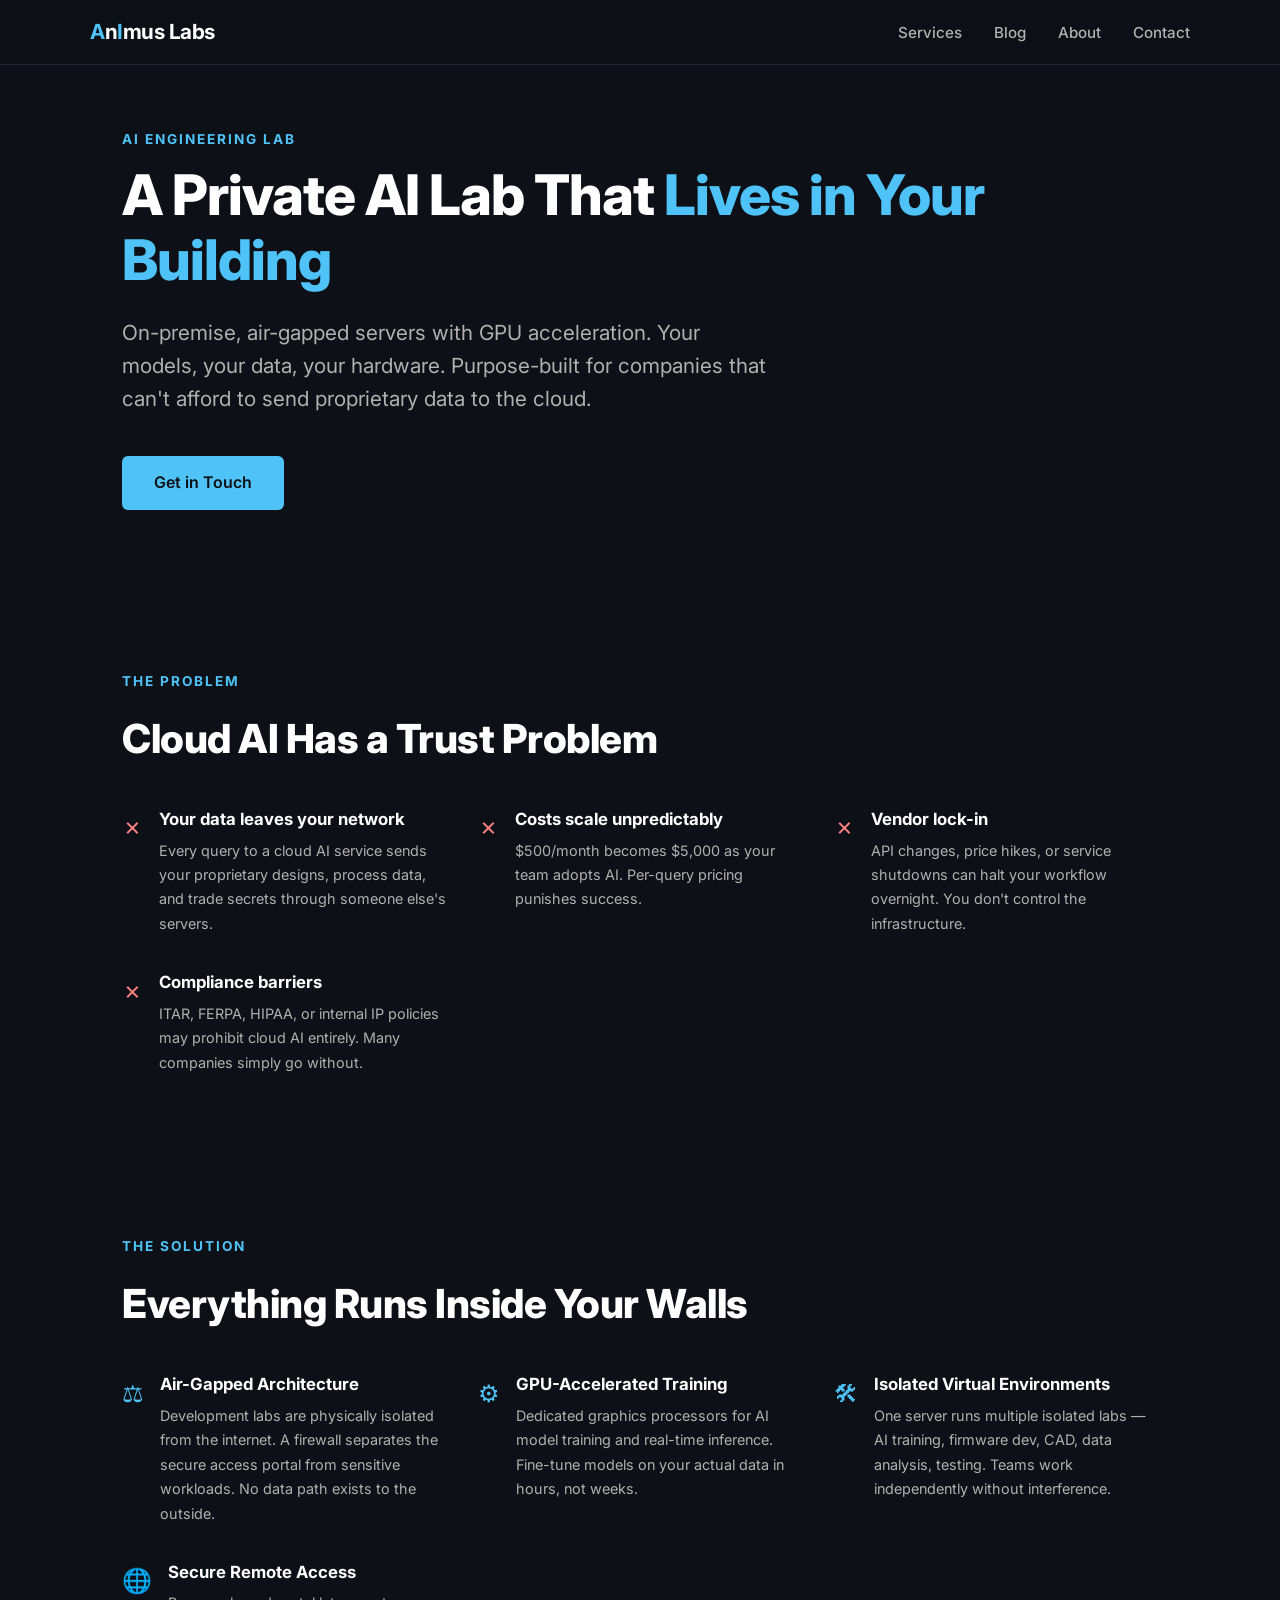
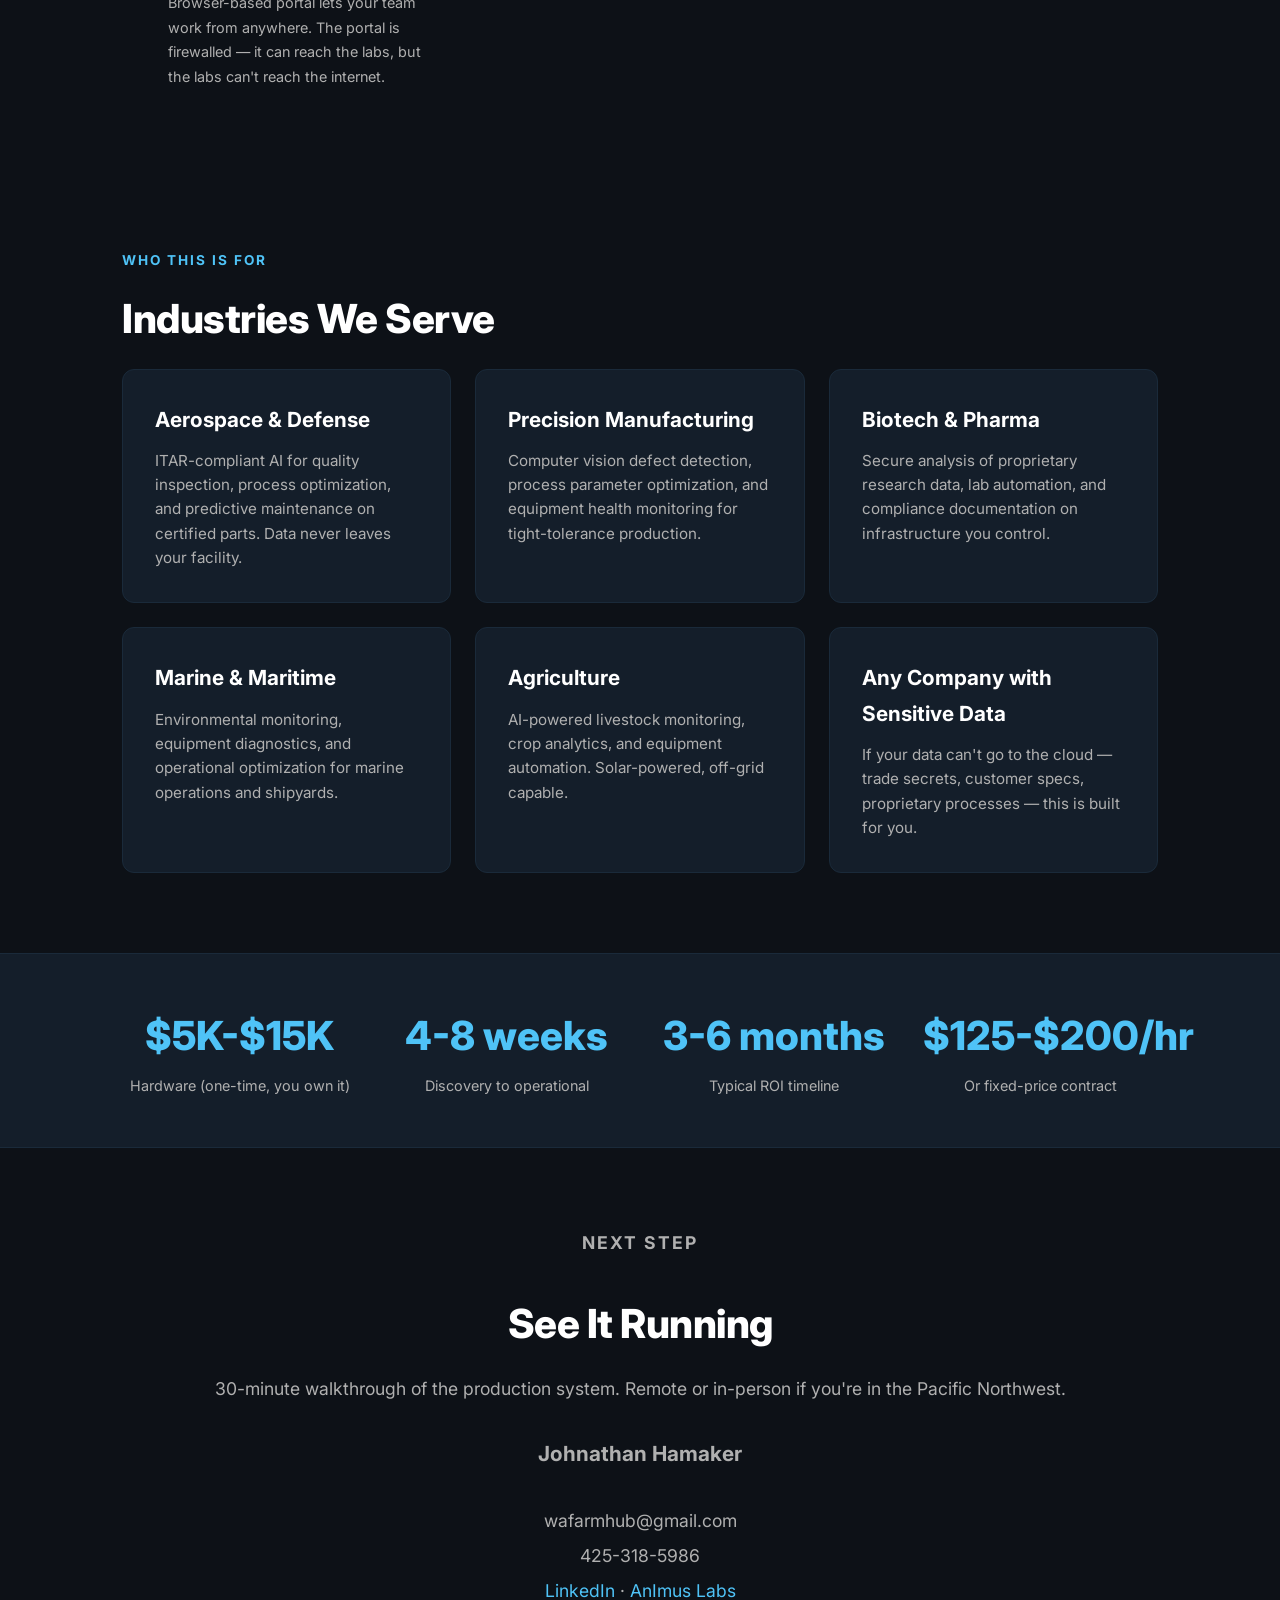
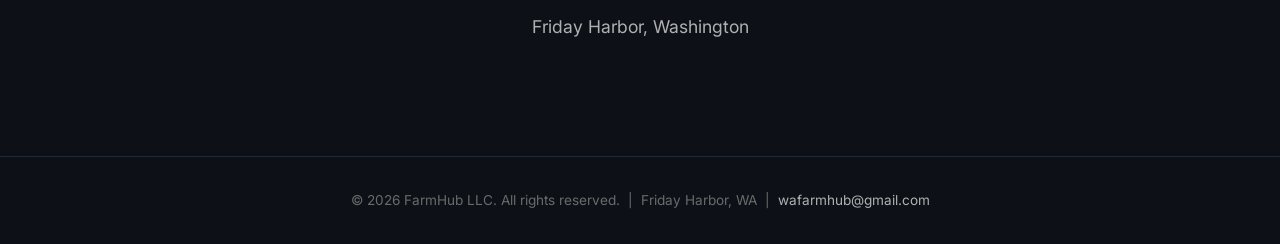
==== commit ec94eeac: "Rebrand to AnImus Labs + terminal/starfield hero + AI-engineering-first positioning - Brand sweep: A" ====
--- a/ai-lab.html
+++ b/ai-lab.html
@@ -3,7 +3,7 @@
 <head>
   <meta charset="UTF-8">
   <meta name="viewport" content="width=device-width, initial-scale=1.0">
-  <title>AI Engineering Lab — On-Premise AI Infrastructure | AnImus Enterprises</title>
+  <title>AI Engineering Lab — On-Premise AI Infrastructure | AnImus Labs</title>
   <meta name="description" content="Air-gapped, GPU-accelerated AI servers for manufacturing, defense, biotech, and R&D. Your data never leaves your building.">
   <link href="https://fonts.googleapis.com/css2?family=Inter:wght@400;500;600;700;800&display=swap" rel="stylesheet">
   <link rel="stylesheet" href="style.css">
@@ -12,7 +12,7 @@
 
 <nav>
   <div class="nav-inner">
-    <a href="index.html" class="logo"><span>A</span>n<span>I</span>mus Enterprises</a>
+    <a href="index.html" class="logo"><span>A</span>n<span>I</span>mus Labs</a>
     <button class="nav-toggle" onclick="document.querySelector('nav ul').classList.toggle('open')">&#9776;</button>
     <ul>
       <li><a href="index.html#services">Services</a></li>
@@ -162,7 +162,7 @@
   <p style="font-size: 1.1rem; color: var(--gray-light); line-height: 2;">
     wafarmhub@gmail.com<br>
     425-318-5986<br>
-    <a href="https://www.linkedin.com/in/johnathan-hamaker-a85039198" target="_blank">LinkedIn</a> &middot; <a href="https://mrham89.github.io/farmhub-ai-site/" target="_blank">AnImus Enterprises</a><br>
+    <a href="https://www.linkedin.com/in/johnathan-hamaker-a85039198" target="_blank">LinkedIn</a> &middot; <a href="https://mrham89.github.io/farmhub-ai-site/" target="_blank">AnImus Labs</a><br>
     Friday Harbor, Washington
   </p>
 </section>
--- a/style.css
+++ b/style.css
@@ -335,10 +335,128 @@
   margin-bottom: 0.75rem;
 }
 
+/* === TERMINAL + STARFIELD HERO === */
+.hero-stage {
+  position: relative;
+  min-height: 94vh;
+  display: flex;
+  flex-direction: column;
+  align-items: center;
+  justify-content: center;
+  overflow: hidden;
+  padding: 7rem 1.5rem 4rem;
+  background: radial-gradient(ellipse at 50% 28%, #16273b 0%, var(--navy) 68%);
+}
+
+/* drifting star layers (parallax) */
+.hero-stage .stars,
+.hero-stage .stars2,
+.hero-stage .stars3 {
+  position: absolute;
+  top: -100%; left: 0; right: 0; bottom: 0;
+  height: 200%;
+  pointer-events: none;
+  z-index: 0;
+}
+.hero-stage .stars {
+  background-image:
+    radial-gradient(1px 1px at 20px 30px, #ffffff, transparent),
+    radial-gradient(1px 1px at 120px 90px, #d7f3ff, transparent),
+    radial-gradient(1px 1px at 200px 160px, #ffffff, transparent),
+    radial-gradient(1.5px 1.5px at 80px 200px, #bfe9ff, transparent),
+    radial-gradient(1px 1px at 300px 60px, #ffffff, transparent);
+  background-size: 350px 350px;
+  animation: drift 120s linear infinite;
+  opacity: 0.7;
+}
+.hero-stage .stars2 {
+  background-image:
+    radial-gradient(1.5px 1.5px at 50px 80px, #ffffff, transparent),
+    radial-gradient(1px 1px at 180px 40px, #cfeeff, transparent),
+    radial-gradient(2px 2px at 260px 220px, #ffffff, transparent),
+    radial-gradient(1px 1px at 340px 140px, #a9def7, transparent);
+  background-size: 500px 500px;
+  animation: drift 80s linear infinite;
+  opacity: 0.55;
+}
+.hero-stage .stars3 {
+  background-image:
+    radial-gradient(2px 2px at 90px 120px, #ffffff, transparent),
+    radial-gradient(2.5px 2.5px at 280px 300px, #e9f8ff, transparent);
+  background-size: 700px 700px;
+  animation: drift 55s linear infinite;
+  opacity: 0.5;
+}
+@keyframes drift { from { transform: translateY(0); } to { transform: translateY(50%); } }
+
+/* gold/cyan sparkles */
+.hero-stage .spark {
+  position: absolute;
+  z-index: 1;
+  color: var(--cyan);
+  font-size: 1rem;
+  opacity: 0.5;
+  animation: twinkle 3.2s ease-in-out infinite;
+  pointer-events: none;
+}
+.hero-stage .spark.gold { color: #ffd166; }
+@keyframes twinkle { 0%,100% { opacity: 0.15; transform: scale(0.8); } 50% { opacity: 1; transform: scale(1.15); } }
+
+/* terminal window */
+.terminal {
+  position: relative;
+  z-index: 2;
+  width: min(620px, 94vw);
+  background: rgba(8, 12, 18, 0.82);
+  backdrop-filter: blur(5px);
+  border: 1px solid var(--navy-mid);
+  border-radius: 10px;
+  box-shadow: 0 0 0 1px rgba(79,195,247,0.14), 0 24px 70px rgba(0,0,0,0.55), 0 0 90px rgba(79,195,247,0.12);
+  font-family: var(--font-mono);
+  overflow: hidden;
+}
+.terminal .bar {
+  display: flex; align-items: center; gap: 0.5rem;
+  padding: 0.6rem 0.9rem;
+  background: var(--navy-light);
+  border-bottom: 1px solid var(--navy-mid);
+}
+.terminal .bar .dot { width: 11px; height: 11px; border-radius: 50%; flex-shrink: 0; }
+.terminal .bar .dot.r { background: #ff5f56; }
+.terminal .bar .dot.y { background: #ffbd2e; }
+.terminal .bar .dot.g { background: #27c93f; }
+.terminal .bar .ttl { margin-left: 0.5rem; color: var(--gray-dark); font-size: 0.78rem; letter-spacing: 0.3px; }
+.terminal .body { padding: 1.5rem 1.5rem 1.7rem; font-size: 0.9rem; line-height: 1.75; color: var(--gray-light); }
+.terminal .body .prompt { color: var(--cyan); }
+.terminal .body .ok { color: #27c93f; }
+.terminal .wordmark {
+  font-family: var(--font-main);
+  font-size: 2.1rem; font-weight: 800; letter-spacing: 0.5px;
+  color: var(--white); margin: 0.5rem 0 0.6rem;
+}
+.terminal .wordmark .c { color: var(--cyan); }
+.cursor {
+  display: inline-block; width: 0.6ch; height: 1.05em;
+  background: var(--cyan); vertical-align: -2px;
+  animation: blink 1.1s steps(1) infinite;
+}
+@keyframes blink { 50% { opacity: 0; } }
+
+/* hero copy below terminal */
+.hero-stage .hero-copy { position: relative; z-index: 2; text-align: center; margin-top: 2.4rem; max-width: 720px; }
+.hero-stage .hero-copy h1 { font-size: 2.7rem; font-weight: 800; line-height: 1.15; letter-spacing: -1px; margin-bottom: 1rem; }
+.hero-stage .hero-copy h1 .highlight { color: var(--cyan); }
+.hero-stage .hero-copy .subtitle { font-size: 1.2rem; color: var(--gray-light); margin: 0 auto 2rem; line-height: 1.6; }
+.hero-stage .hero-copy .cta-row { justify-content: center; }
+
 /* === RESPONSIVE === */
 @media (max-width: 768px) {
   .hero h1 { font-size: 2.2rem; }
   h2 { font-size: 1.8rem; }
   .hero { min-height: 70vh; padding-top: 6rem; }
   section { padding: 3rem 1.5rem; }
-}
+  .hero-stage { min-height: 88vh; padding-top: 6rem; }
+  .hero-stage .hero-copy h1 { font-size: 2rem; }
+  .terminal .wordmark { font-size: 1.7rem; }
+  .terminal .body { font-size: 0.82rem; }
+}
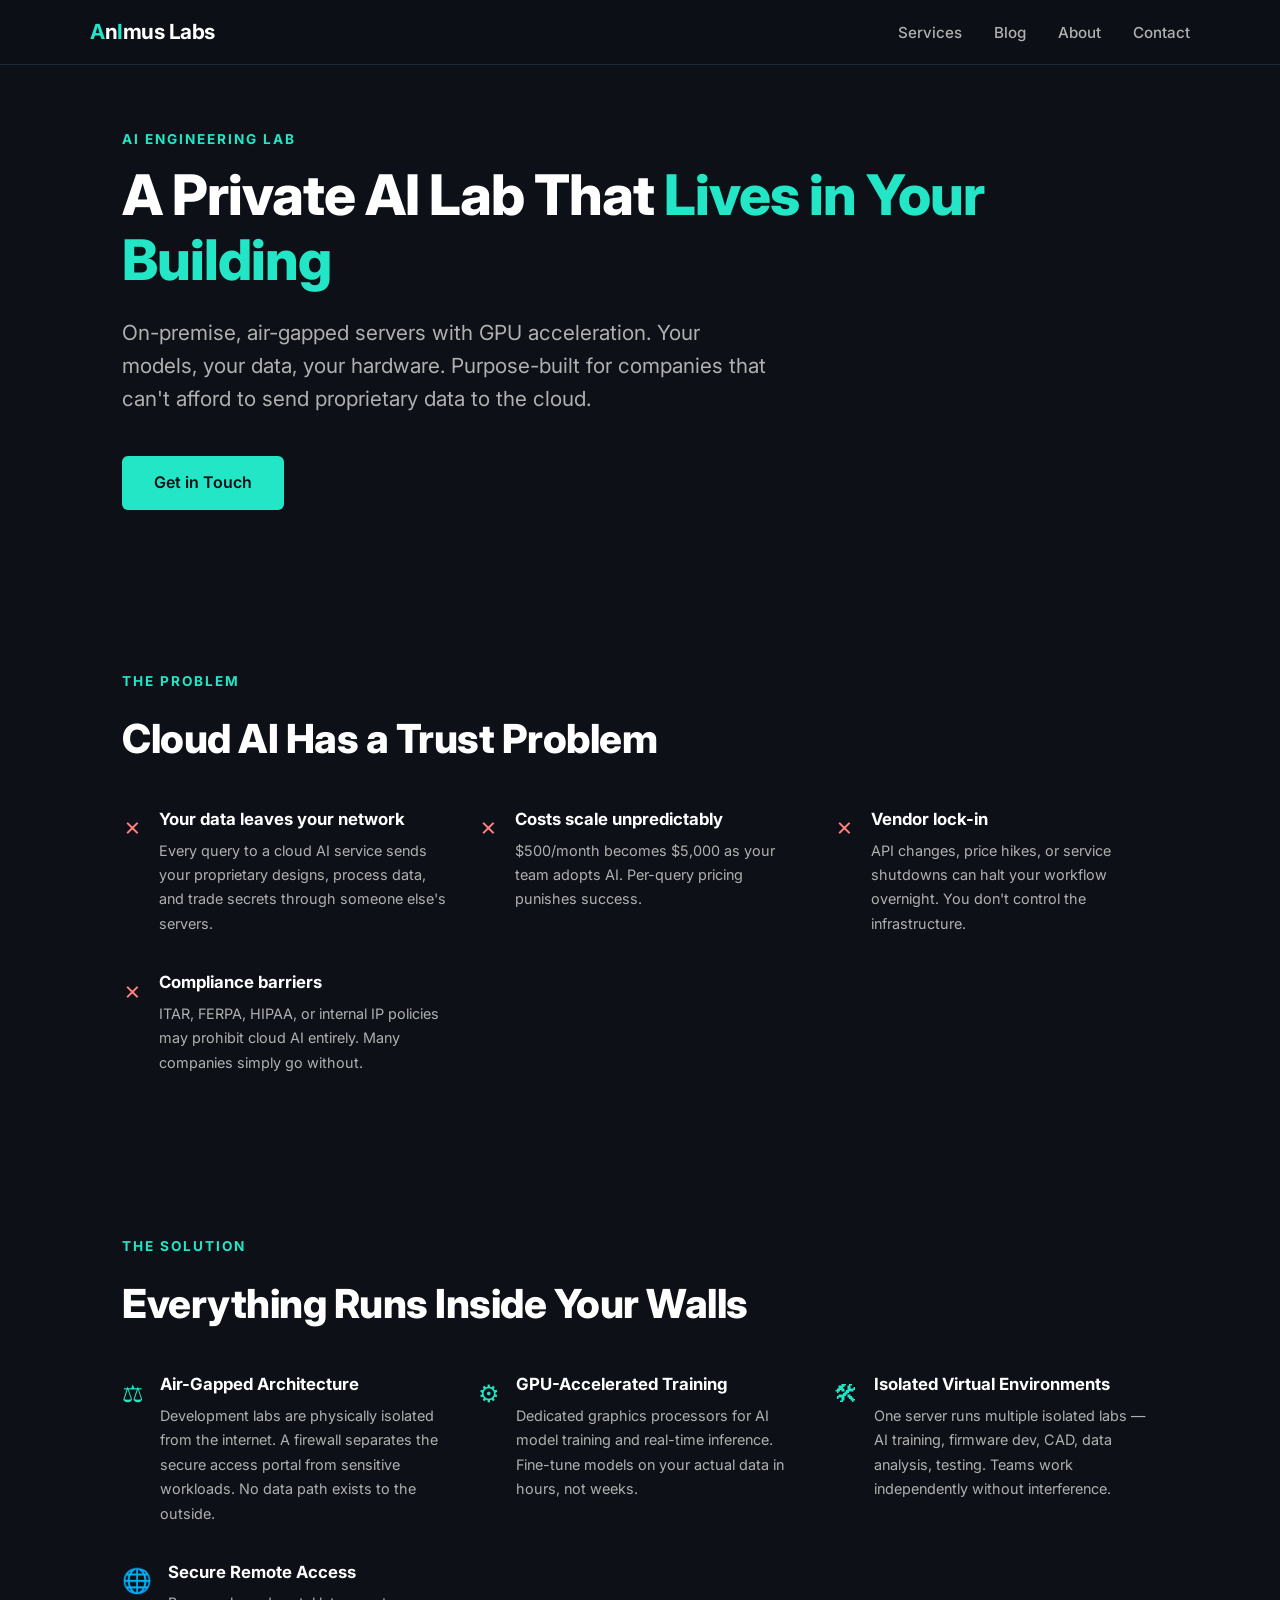
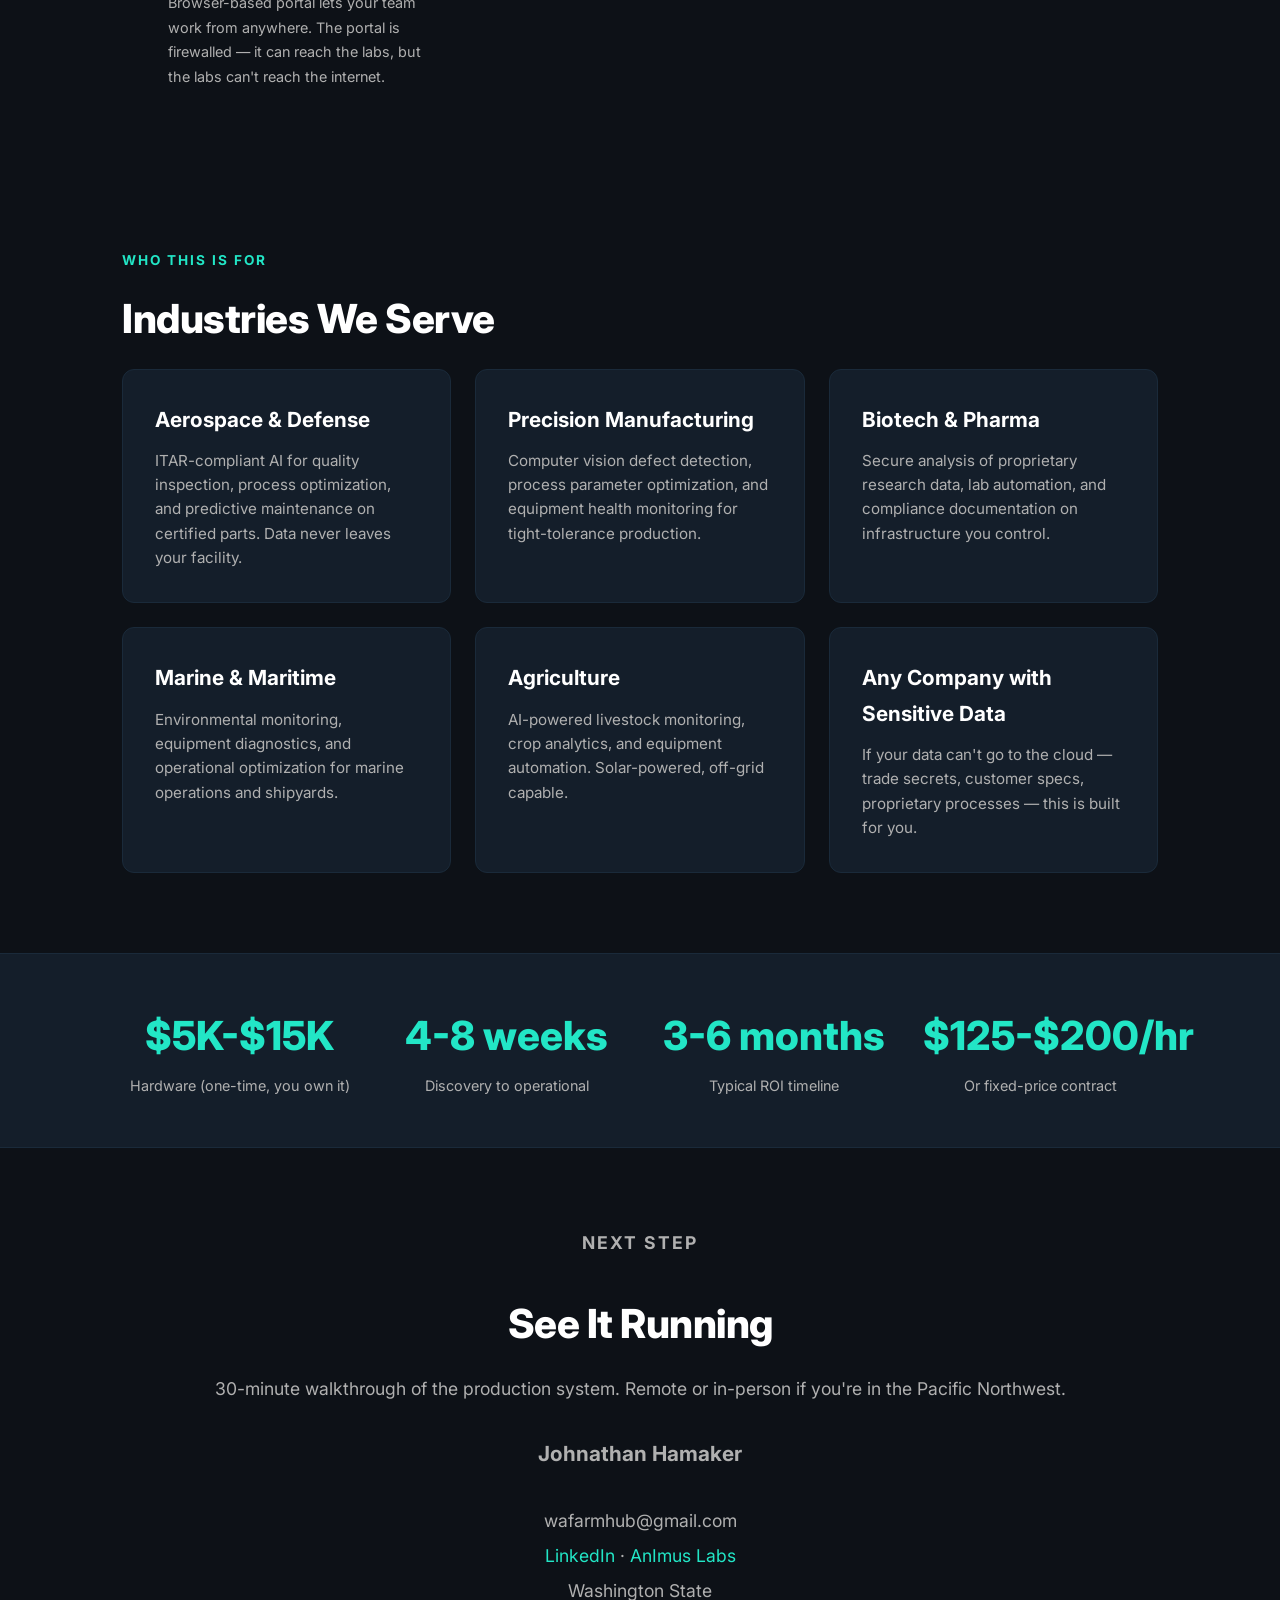
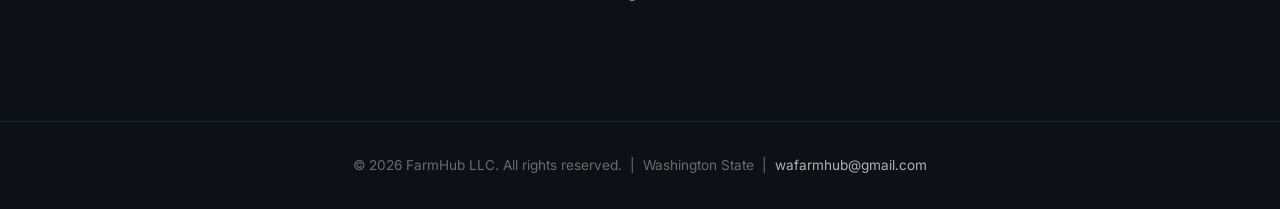
==== commit 7c8c94a9: "Privacy: remove personal phone number + pinpoint town from all public pages Strip 425-318-5986 site-" ====
--- a/ai-lab.html
+++ b/ai-lab.html
@@ -161,14 +161,13 @@
   <p style="font-size: 1.3rem; margin-top: 1.5rem;"><strong>Johnathan Hamaker</strong></p>
   <p style="font-size: 1.1rem; color: var(--gray-light); line-height: 2;">
     wafarmhub@gmail.com<br>
-    425-318-5986<br>
     <a href="https://www.linkedin.com/in/johnathan-hamaker-a85039198" target="_blank">LinkedIn</a> &middot; <a href="https://mrham89.github.io/farmhub-ai-site/" target="_blank">AnImus Labs</a><br>
-    Friday Harbor, Washington
+    Washington State
   </p>
 </section>
 
 <footer>
-  <p>&copy; 2026 FarmHub LLC. All rights reserved. &nbsp;|&nbsp; Friday Harbor, WA &nbsp;|&nbsp; <a href="mailto:wafarmhub@gmail.com">wafarmhub@gmail.com</a></p>
+  <p>&copy; 2026 FarmHub LLC. All rights reserved. &nbsp;|&nbsp; Washington State &nbsp;|&nbsp; <a href="mailto:wafarmhub@gmail.com">wafarmhub@gmail.com</a></p>
 </footer>
 
 </body>
--- a/style.css
+++ b/style.css
@@ -3,8 +3,11 @@
   --navy: #0d1117;
   --navy-light: #141e2a;
   --navy-mid: #1a2a3a;
-  --cyan: #4fc3f7;
-  --cyan-dark: #0288d1;
+  --cyan: #22e6c6;        /* primary accent (retro teal) */
+  --cyan-dark: #14a89a;
+  --pink: #ff3d9d;       /* secondary accent (retro pink) */
+  --silver: #d2d9e4;       /* glam accent (silver trim on the A/I letters) */
+  --gold: #f0c850;         /* glam accent (gold — the Labs chip) */
   --white: #ffffff;
   --gray-light: #b0b0b0;
   --gray-dark: #6a6a6a;
@@ -389,7 +392,7 @@
 }
 @keyframes drift { from { transform: translateY(0); } to { transform: translateY(50%); } }
 
-/* gold/cyan sparkles */
+/* pink/teal sparkles */
 .hero-stage .spark {
   position: absolute;
   z-index: 1;
@@ -399,48 +402,63 @@
   animation: twinkle 3.2s ease-in-out infinite;
   pointer-events: none;
 }
-.hero-stage .spark.gold { color: #ffd166; }
+.hero-stage .spark.pink { color: var(--pink); }
+.hero-stage .spark.silver { color: var(--silver); }
 @keyframes twinkle { 0%,100% { opacity: 0.15; transform: scale(0.8); } 50% { opacity: 1; transform: scale(1.15); } }
 
-/* terminal window */
-.terminal {
-  position: relative;
-  z-index: 2;
-  width: min(620px, 94vw);
-  background: rgba(8, 12, 18, 0.82);
-  backdrop-filter: blur(5px);
-  border: 1px solid var(--navy-mid);
+/* creative, glowing brand wordmark (the graphic centerpiece) */
+.hero-stage .brandmark {
+  position: relative; z-index: 2;
+  font-family: var(--font-main);
+  display: flex; align-items: center; justify-content: center;
+  flex-wrap: wrap; gap: 0.3em;
+  line-height: 1; margin-bottom: 1.6rem;
+}
+/* "AnImus" — big white→cyan gradient letters with a soft glow */
+.hero-stage .brandmark .word {
+  font-size: clamp(3.6rem, 13vw, 7.5rem);
+  font-weight: 800; letter-spacing: -2.5px;
+  background: linear-gradient(180deg, #ffffff 0%, #b8fff3 52%, var(--cyan) 100%);
+  -webkit-background-clip: text; background-clip: text;
+  -webkit-text-fill-color: transparent;
+  filter: drop-shadow(0 0 28px rgba(34,230,198,0.45));
+}
+/* the hidden "AI" in AnImus — pink neon letters with a silver glam outline */
+.hero-stage .brandmark .word .ai {
+  -webkit-text-fill-color: var(--pink);
+  color: var(--pink);
+  -webkit-text-stroke: 1.5px var(--silver);
+  text-shadow: 0 0 28px rgba(255,61,157,0.85);
+  padding: 0 0.06em;
+}
+/* embed a small infinity ∞ in the apex negative-space of the lambda A */
+.hero-stage .brandmark .word .ai:not(.pink) { position: relative; }
+.hero-stage .brandmark .word .ai:not(.pink)::after {
+  content: "\221E";
+  position: absolute;
+  left: 50%; top: 60%;
+  transform: translate(-50%, -50%);
+  font-size: 0.30em;
+  font-weight: 700;
+  color: var(--gold);
+  -webkit-text-fill-color: var(--gold);
+  -webkit-text-stroke: 0;
+  text-shadow: 0 0 8px rgba(240,200,80,0.9);
+  pointer-events: none;
+}
+/* "Labs" — a glowing monospace chip/badge (the computer-product touch) */
+.hero-stage .brandmark .labs {
+  align-self: center;
+  font-family: var(--font-mono);
+  font-size: clamp(1rem, 3.2vw, 2rem);
+  font-weight: 700; letter-spacing: 1.5px;
+  color: var(--gold);
+  background: rgba(240,200,80,0.08);
+  border: 1.5px solid rgba(240,200,80,0.55);
   border-radius: 10px;
-  box-shadow: 0 0 0 1px rgba(79,195,247,0.14), 0 24px 70px rgba(0,0,0,0.55), 0 0 90px rgba(79,195,247,0.12);
-  font-family: var(--font-mono);
-  overflow: hidden;
-}
-.terminal .bar {
-  display: flex; align-items: center; gap: 0.5rem;
-  padding: 0.6rem 0.9rem;
-  background: var(--navy-light);
-  border-bottom: 1px solid var(--navy-mid);
-}
-.terminal .bar .dot { width: 11px; height: 11px; border-radius: 50%; flex-shrink: 0; }
-.terminal .bar .dot.r { background: #ff5f56; }
-.terminal .bar .dot.y { background: #ffbd2e; }
-.terminal .bar .dot.g { background: #27c93f; }
-.terminal .bar .ttl { margin-left: 0.5rem; color: var(--gray-dark); font-size: 0.78rem; letter-spacing: 0.3px; }
-.terminal .body { padding: 1.5rem 1.5rem 1.7rem; font-size: 0.9rem; line-height: 1.75; color: var(--gray-light); }
-.terminal .body .prompt { color: var(--cyan); }
-.terminal .body .ok { color: #27c93f; }
-.terminal .wordmark {
-  font-family: var(--font-main);
-  font-size: 2.1rem; font-weight: 800; letter-spacing: 0.5px;
-  color: var(--white); margin: 0.5rem 0 0.6rem;
-}
-.terminal .wordmark .c { color: var(--cyan); }
-.cursor {
-  display: inline-block; width: 0.6ch; height: 1.05em;
-  background: var(--cyan); vertical-align: -2px;
-  animation: blink 1.1s steps(1) infinite;
-}
-@keyframes blink { 50% { opacity: 0; } }
+  padding: 0.22em 0.5em;
+  box-shadow: 0 0 26px rgba(240,200,80,0.2), inset 0 0 18px rgba(240,200,80,0.07);
+}
 
 /* hero copy below terminal */
 .hero-stage .hero-copy { position: relative; z-index: 2; text-align: center; margin-top: 2.4rem; max-width: 720px; }
@@ -455,8 +473,7 @@
   h2 { font-size: 1.8rem; }
   .hero { min-height: 70vh; padding-top: 6rem; }
   section { padding: 3rem 1.5rem; }
-  .hero-stage { min-height: 88vh; padding-top: 6rem; }
+  .hero-stage { min-height: 84vh; padding-top: 6rem; }
   .hero-stage .hero-copy h1 { font-size: 2rem; }
-  .terminal .wordmark { font-size: 1.7rem; }
-  .terminal .body { font-size: 0.82rem; }
-}
+  .hero-stage .eyebrow { font-size: 0.75rem; letter-spacing: 2px; }
+}
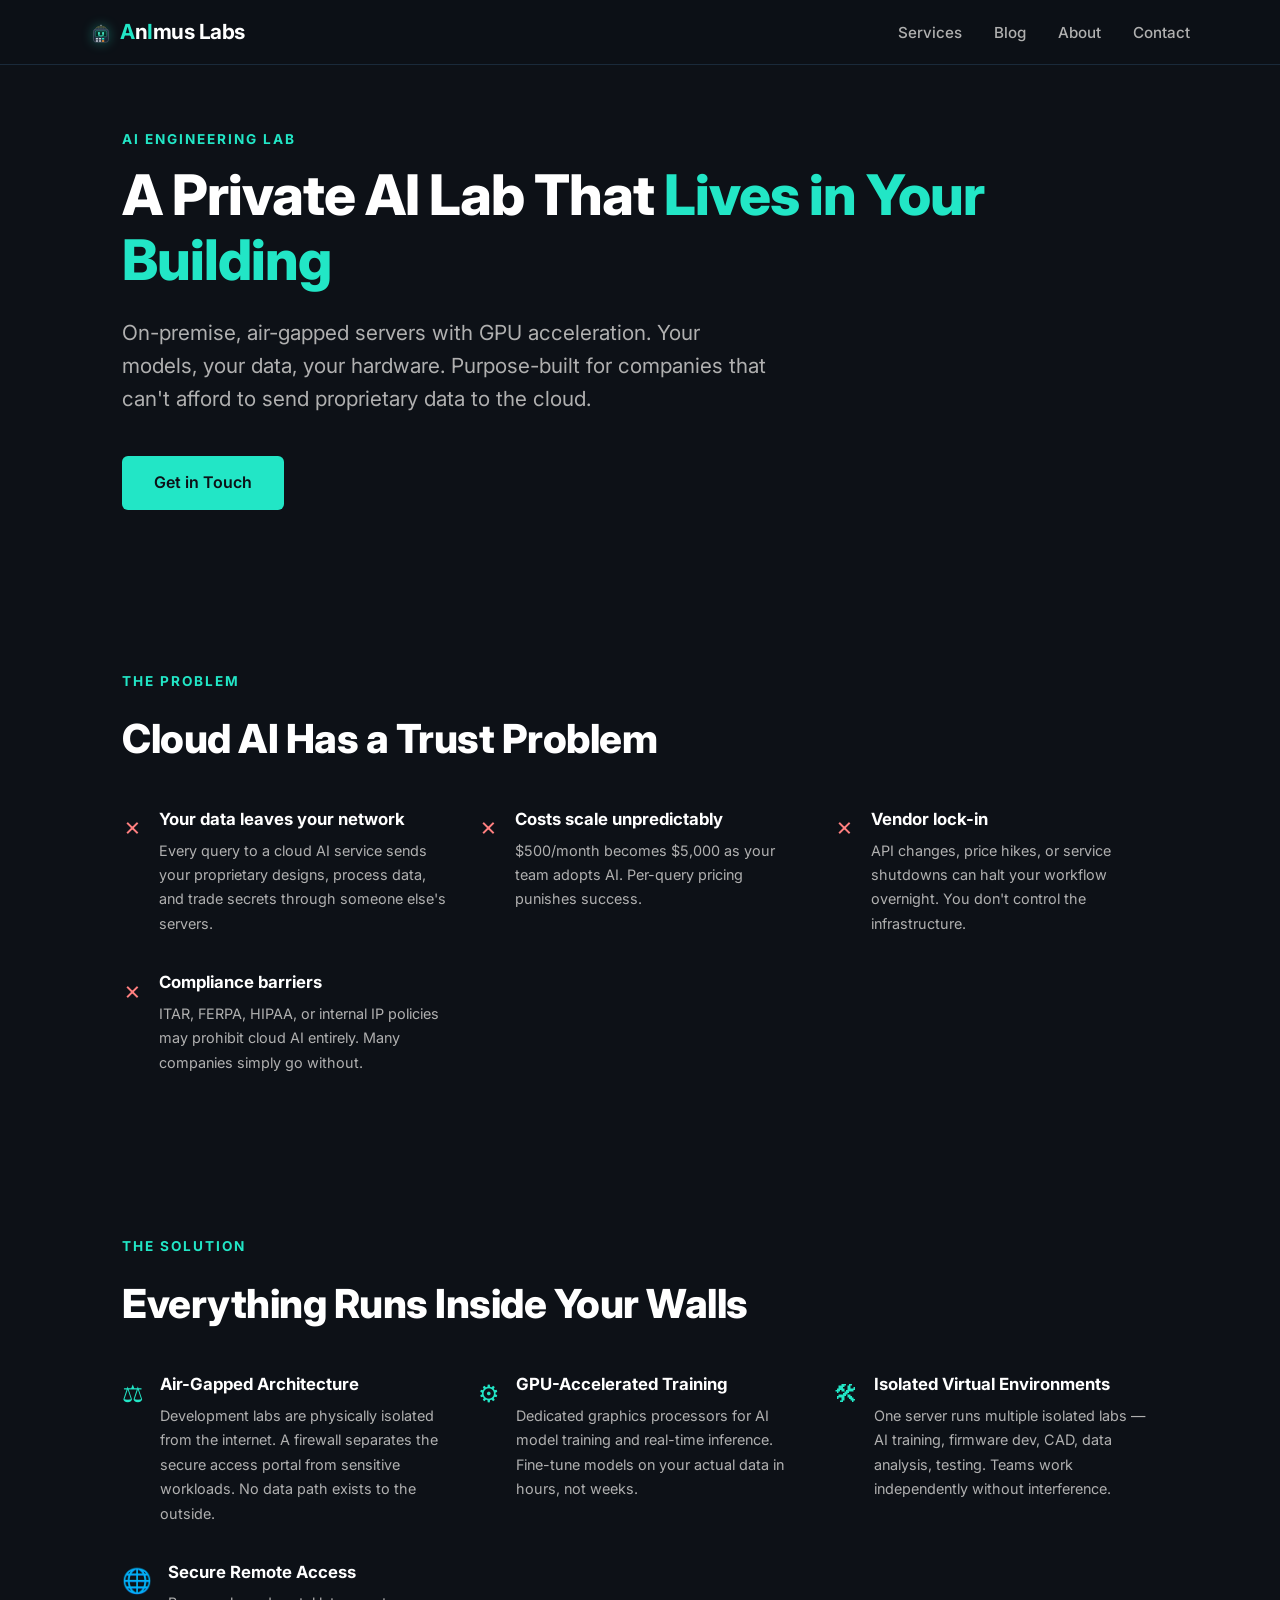
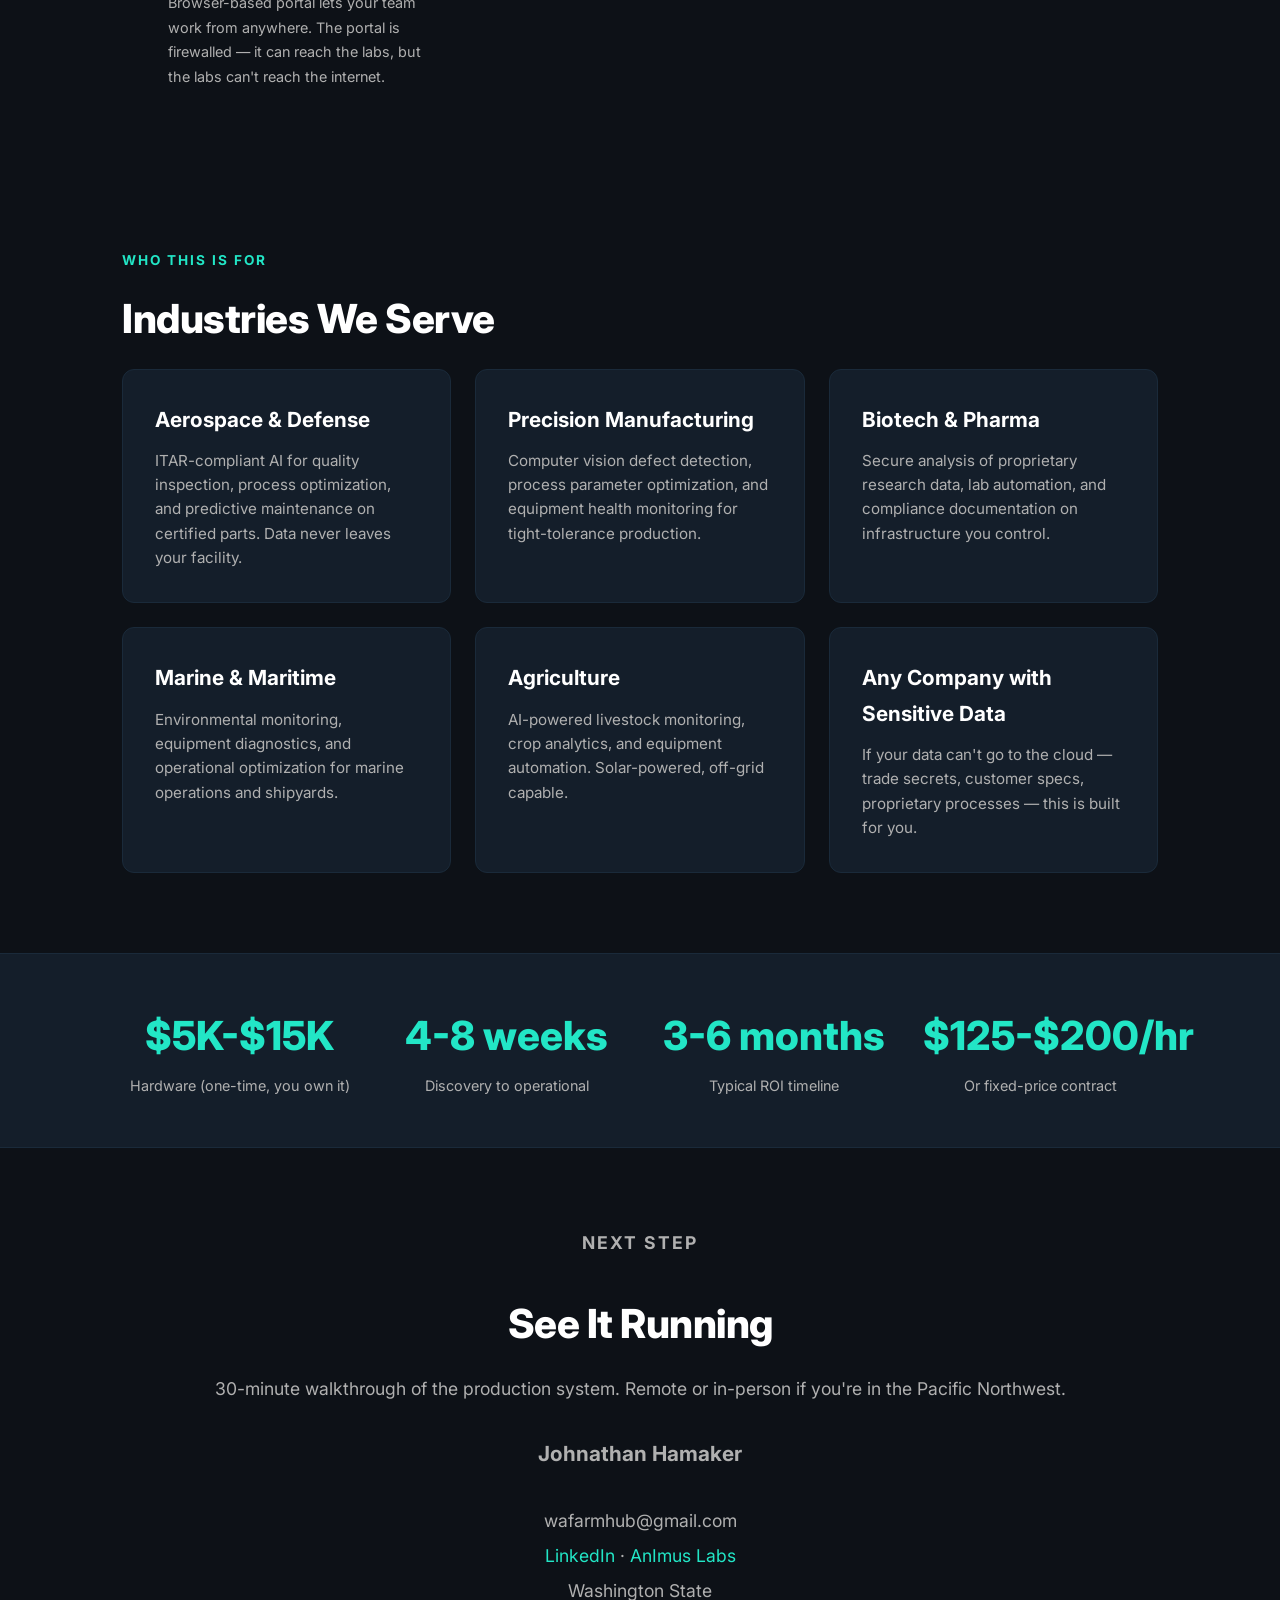
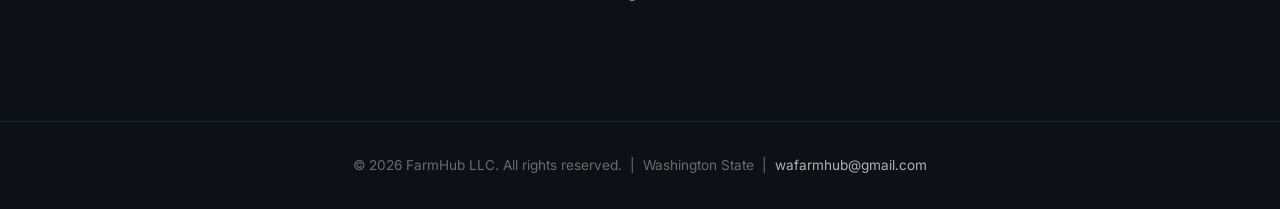
==== commit e97c7da0: "Mascot: introduce Argos (solar-calculator) as the AnImus Labs mascot - New argos.svg (full figure) +" ====
--- a/ai-lab.html
+++ b/ai-lab.html
@@ -7,12 +7,13 @@
   <meta name="description" content="Air-gapped, GPU-accelerated AI servers for manufacturing, defense, biotech, and R&D. Your data never leaves your building.">
   <link href="https://fonts.googleapis.com/css2?family=Inter:wght@400;500;600;700;800&display=swap" rel="stylesheet">
   <link rel="stylesheet" href="style.css">
+  <link rel="icon" type="image/svg+xml" href="argos-mark.svg">
 </head>
 <body>
 
 <nav>
   <div class="nav-inner">
-    <a href="index.html" class="logo"><span>A</span>n<span>I</span>mus Labs</a>
+    <a href="index.html" class="logo"><img src="argos-mark.svg" class="logo-mark" alt="Argos"><span>A</span>n<span>I</span>mus Labs</a>
     <button class="nav-toggle" onclick="document.querySelector('nav ul').classList.toggle('open')">&#9776;</button>
     <ul>
       <li><a href="index.html#services">Services</a></li>
--- a/style.css
+++ b/style.css
@@ -62,6 +62,15 @@
 
 nav .logo span { color: var(--cyan); }
 
+nav .logo .logo-mark {
+  width: 22px;
+  height: 22px;
+  vertical-align: middle;
+  margin-right: 8px;
+  margin-top: -2px;
+  filter: drop-shadow(0 0 6px rgba(34, 230, 198, 0.35));
+}
+
 nav ul {
   list-style: none;
   display: flex;
@@ -448,6 +457,7 @@
 }
 /* "Labs" — a glowing monospace chip/badge (the computer-product touch) */
 .hero-stage .brandmark .labs {
+  position: relative;
   align-self: center;
   font-family: var(--font-mono);
   font-size: clamp(1rem, 3.2vw, 2rem);
@@ -460,8 +470,29 @@
   box-shadow: 0 0 26px rgba(240,200,80,0.2), inset 0 0 18px rgba(240,200,80,0.07);
 }
 
+/* Argos perched on the "Labs" chip */
+.hero-stage .brandmark .argos-perch {
+  position: absolute;
+  left: 50%;
+  bottom: 100%;
+  transform: translateX(-50%);
+  width: clamp(64px, 11vw, 110px);
+  height: auto;
+  margin-bottom: -9px;
+  filter: drop-shadow(0 0 16px rgba(34, 230, 198, 0.22));
+  animation: argos-perch-bob 5.5s ease-in-out infinite;
+  pointer-events: none;
+}
+/* float that preserves the -50% centering on the Labs chip */
+@keyframes argos-perch-bob {
+  0%, 100% { transform: translateX(-50%) translateY(0); }
+  50%      { transform: translateX(-50%) translateY(-9px); }
+}
+@media (prefers-reduced-motion: reduce) { .hero-stage .brandmark .argos-perch { animation: none; } }
+
 /* hero copy below terminal */
-.hero-stage .hero-copy { position: relative; z-index: 2; text-align: center; margin-top: 2.4rem; max-width: 720px; }
+.hero-stage .hero-copy { position: relative; z-index: 2; text-align: center; margin-top: 2.4rem; width: 100%; max-width: 720px; }
+.hero-stage .hero-copy h1 { overflow-wrap: break-word; }
 .hero-stage .hero-copy h1 { font-size: 2.7rem; font-weight: 800; line-height: 1.15; letter-spacing: -1px; margin-bottom: 1rem; }
 .hero-stage .hero-copy h1 .highlight { color: var(--cyan); }
 .hero-stage .hero-copy .subtitle { font-size: 1.2rem; color: var(--gray-light); margin: 0 auto 2rem; line-height: 1.6; }
@@ -475,5 +506,6 @@
   section { padding: 3rem 1.5rem; }
   .hero-stage { min-height: 84vh; padding-top: 6rem; }
   .hero-stage .hero-copy h1 { font-size: 2rem; }
+  .hero-stage .hero-copy h1 .dt-break { display: none; }
   .hero-stage .eyebrow { font-size: 0.75rem; letter-spacing: 2px; }
 }
